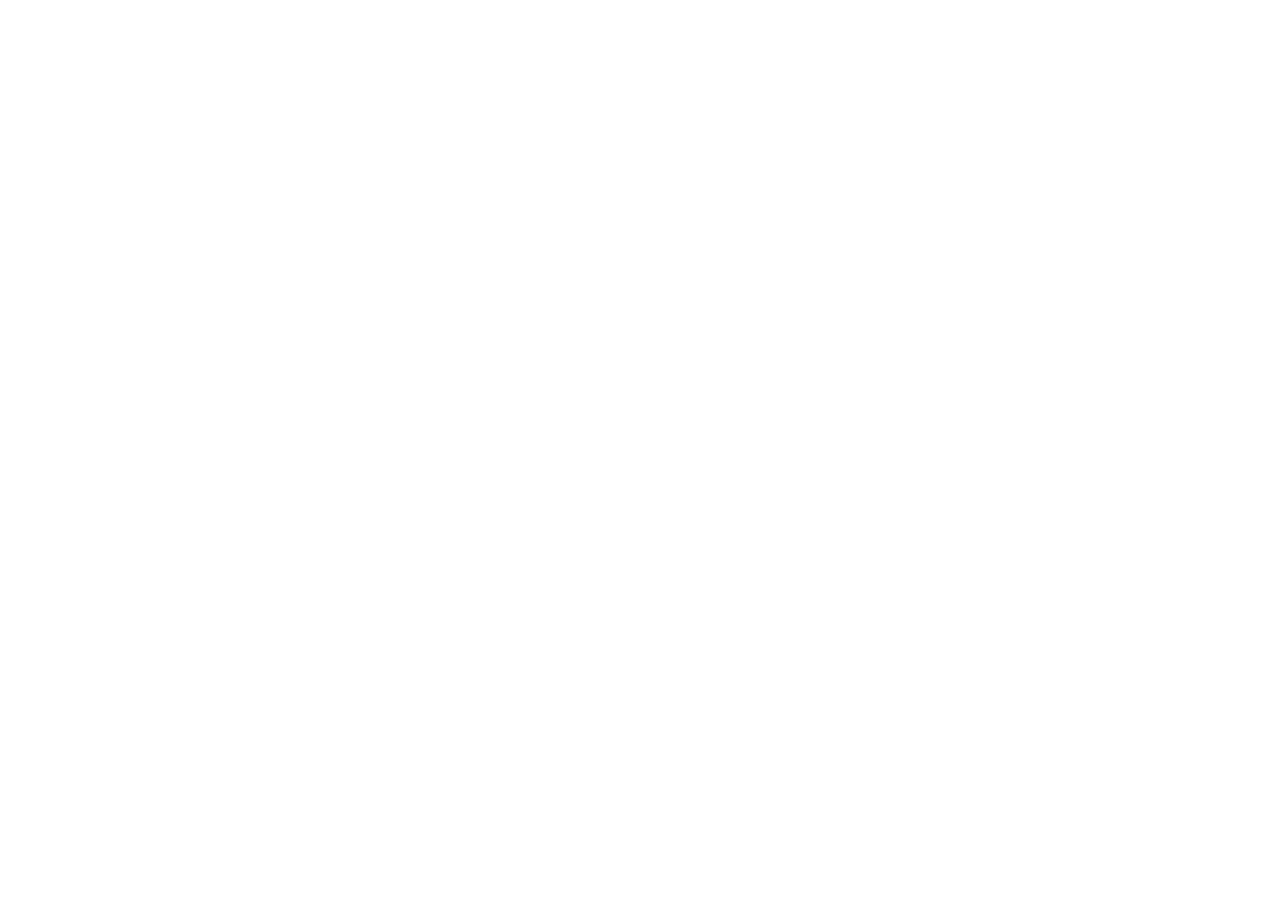
==== index.html @ 80e681fd "Add website homepage" ====
<!DOCTYPE html>
<html lang="fa" dir="rtl" class="" data-site-mode="editable" data-page="home"><head>
<meta charset="utf-8">
<meta name="viewport" content="width=device-width, initial-scale=1, viewport-fit=cover">
<title>نام شرکت شما</title>
<meta name="description" content="وب‌سایت شرکت فنی و مهندسی — طراحی، تأمین و اجرای زیرساخت‌های برق و انرژی">
<meta http-equiv="Content-Security-Policy" content="default-src 'self' data: blob:; script-src 'self' file: 'unsafe-inline'; style-src 'self' file: 'unsafe-inline'; img-src * data: blob:; media-src * data: blob:; frame-src https://www.youtube.com https://www.aparat.com; connect-src 'none'; object-src 'none'; base-uri 'self'; form-action 'none'">
<meta name="theme-color" content="#0A1220">
<link rel="icon" id="site-favicon" type="image/svg+xml" href="data:image/svg+xml,%3Csvg%20xmlns%3D%22http%3A%2F%2Fwww.w3.org%2F2000%2Fsvg%22%20viewBox%3D%220%200%2024%2024%22%3E%3Ccircle%20cx%3D%2212%22%20cy%3D%2212%22%20r%3D%2212%22%20fill%3D%22%2312305B%22%2F%3E%3Cpath%20transform%3D%22translate(5.2%205.2)%20scale(.57)%22%20d%3D%22M13%202%203%2014h9l-1%208%2010-12h-9l1-8z%22%20fill%3D%22none%22%20stroke%3D%22%23fff%22%20stroke-width%3D%222%22%20stroke-linecap%3D%22round%22%20stroke-linejoin%3D%22round%22%2F%3E%3C%2Fsvg%3E">
<script>(function(){try{if(localStorage.getItem('site_theme')==='dark')document.documentElement.classList.add('dark')}catch(e){}})();</script>
<link rel="stylesheet" href="site.css">
<style id="scheme-vars" data-export="1"></style>
<script>/* colour theme: paint the last saved scheme before the first frame (an exported file already carries it) */(function(){try{var s=document.getElementById('scheme-vars');if(s&&!s.hasAttribute('data-export')&&!s.textContent)s.textContent=localStorage.getItem('site_scheme_css')||''}catch(e){}})();</script>
<script src="site-data.js"></script>
<script>/* first paint: no saved visitor choice -> follow the site default (dark / system) before anything is drawn, so there is no white flash */(function(){try{var r=document.documentElement,p=localStorage.getItem('site_theme');if(p==='dark'||p==='light')return;var dd=null;if(r.getAttribute('data-site-mode')!=='public')dd=localStorage.getItem('site_dark_default');if(!dd){if(window.__SITE_DATA__)dd=(window.__SITE_DATA__.theme||{}).darkDefault}if(dd==='dark'||(dd==='system'&&matchMedia('(prefers-color-scheme: dark)').matches))r.classList.add('dark')}catch(e){}})();</script>
</head>
<body class="">
<div class="nl" aria-hidden="true"><i></i></div>
<script src="nav-loader.js"></script>
<div id="app"></div>
<div class="spbar" aria-hidden="true"><i></i></div>
<script src="site.js"></script>
<script src="admin.js"></script>
</body></html>
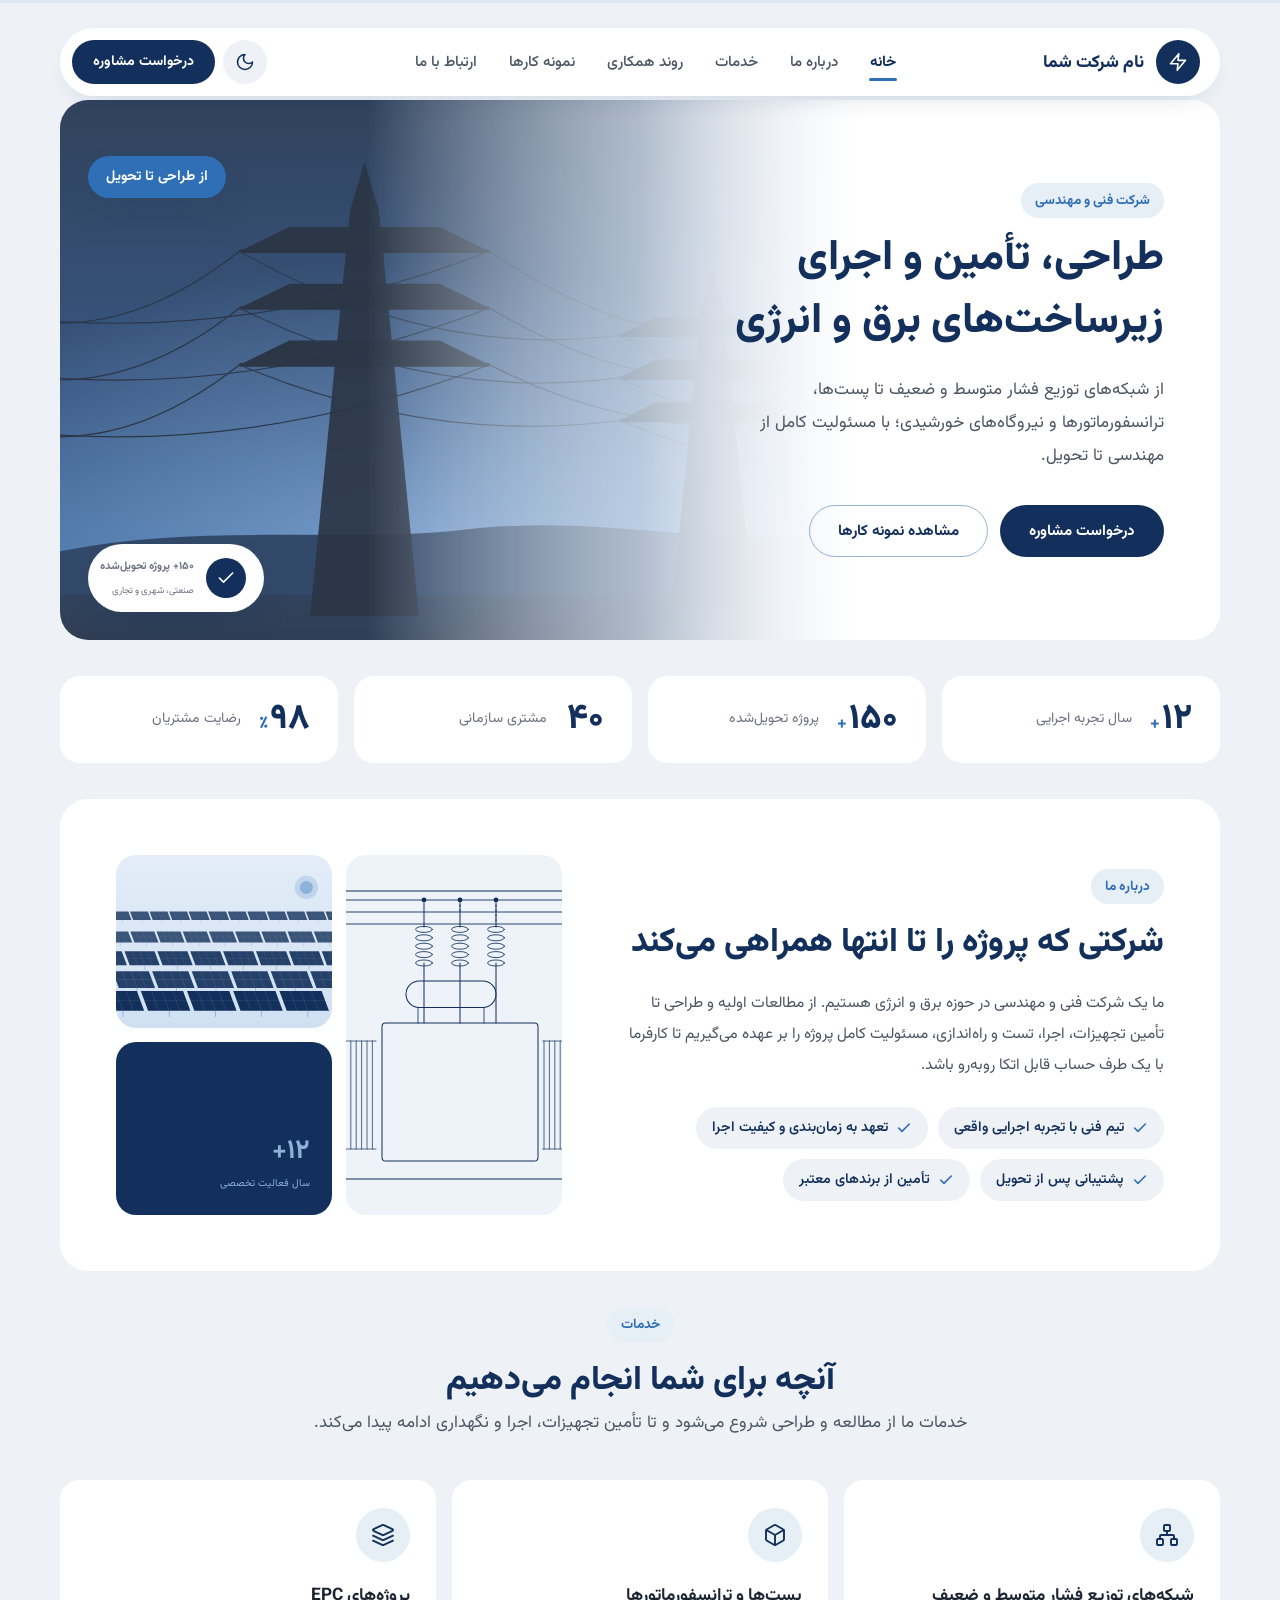
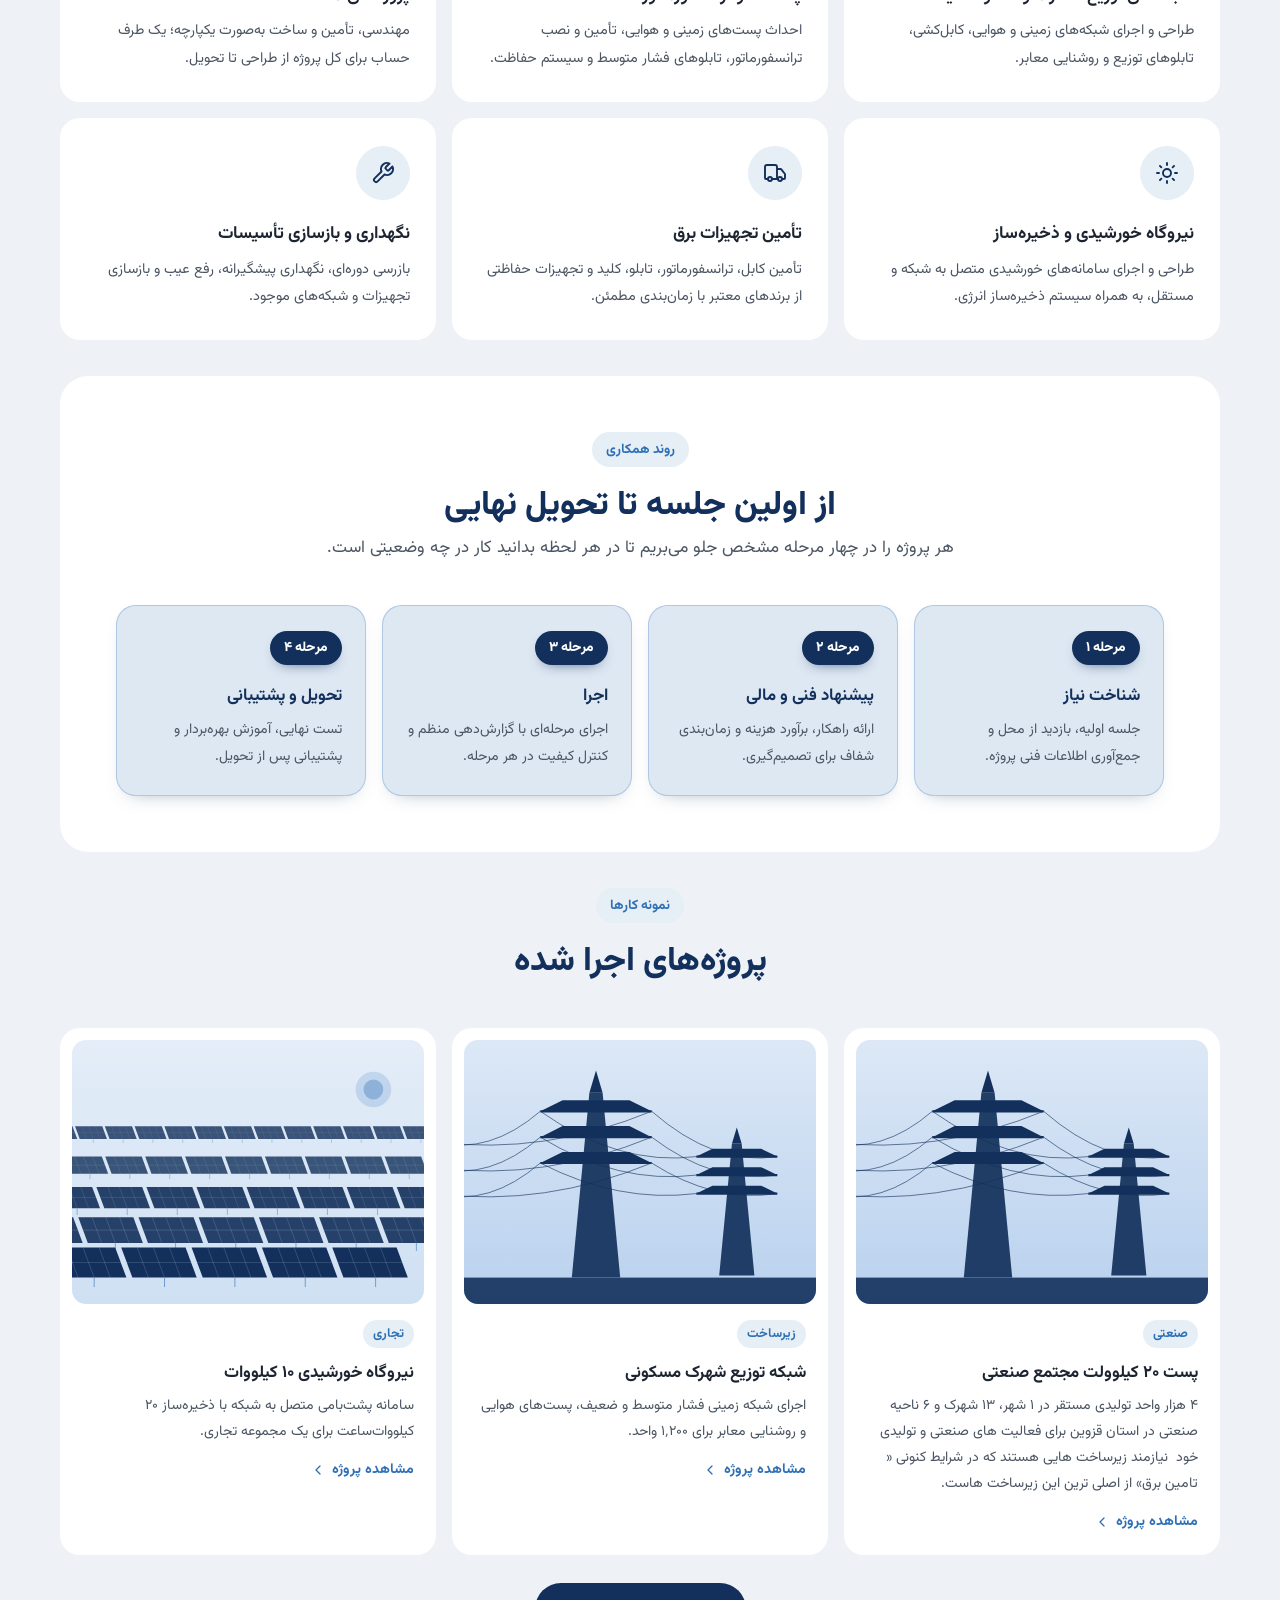
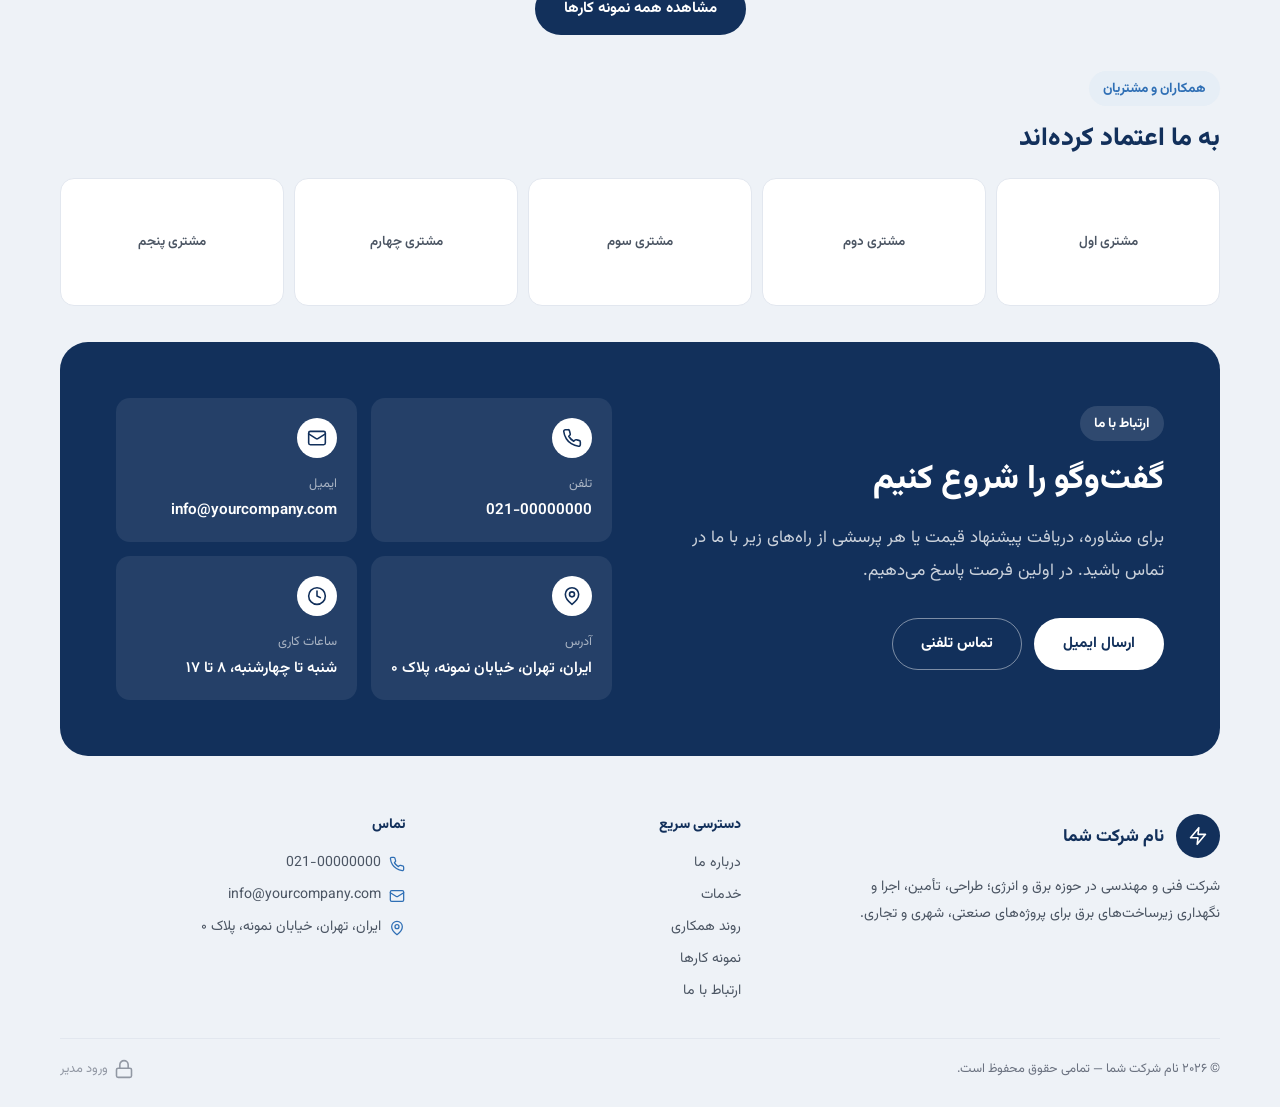
==== commit ab3e45ec: "Add files via upload" ====
--- a/index.html
+++ b/index.html
@@ -21,4 +21,4 @@
 <div class="spbar" aria-hidden="true"><i></i></div>
 <script src="site.js"></script>
 <script src="admin.js"></script>
-</body></html>+</body></html>
--- a/site.css
+++ b/site.css
@@ -0,0 +1,979 @@
+@font-face{font-family:"Vazirmatn";src:url([data-uri]) format("woff2");font-weight:100 900;font-display:swap}.gm-bad{position:relative;min-height:120px}.gm-bad::after{content:'این تصویر خراب است؛ آن را حذف و دوباره بارگذاری کنید.';position:absolute;inset:0;display:flex;align-items:center;justify-content:center;padding:16px;text-align:center;font-size:.9em;color:#fff;background:rgba(0,0,0,.55)}
+
+/* ============================================================
+   Tokens — values from the theme panel arrive on :root as
+   --p (primary) --a (accent) --tx (text) --fs (font scale) --rs (radius scale)
+   ============================================================ */
+:root{
+  --p:#12305B; --a:#2F6FB5; --tx:#4B5563; --on-accent:#fff; --fs:1; --rs:1;
+  --navy:var(--p); --blue:var(--a);
+  --navy-900:color-mix(in srgb,var(--p) 78%,#000);
+  --blue-100:color-mix(in srgb,var(--a) 12%,#fff);
+  --blue-200:color-mix(in srgb,var(--a) 26%,#fff);
+  --sky:color-mix(in srgb,var(--a) 55%,#fff);
+  --heading:var(--p);
+  --ink:#1B2430; --text:var(--tx); --muted:#6B7280; --line:#E2E7EF; --page:#EEF2F7; --paper:#fff; --card:#fff; --soft:#EEF2F7;
+  --panel-navy:var(--p); --on-navy:#fff; --on-navy-soft:rgba(255,255,255,.78); --navy-cell:rgba(255,255,255,.08);
+  --btn-navy-bg:var(--p); --btn-navy-fg:#fff;
+  --r-xl:calc(28px*var(--rs)); --r-lg:calc(20px*var(--rs)); --r:calc(14px*var(--rs)); --r-sm:calc(10px*var(--rs));
+  --wrap:1200px; --shadow:0 10px 30px -18px rgba(18,48,91,.3);
+  --ease:cubic-bezier(.2,.7,.2,1);
+  --spbar-h:3px;
+}
+html.dark{
+  --heading:#EAF0F8; --ink:#E6EBF3; --text:#B7C2D3; --muted:#8F9DB3; --line:#24344F; --page:#0A1220; --paper:#111E33; --card:#111E33; --soft:#182845;
+  --blue-100:rgba(143,184,232,.14); --blue-200:rgba(143,184,232,.26); --sky:#9FC3EE;
+  --panel-navy:#15294A; --on-navy:#fff; --on-navy-soft:rgba(255,255,255,.72); --navy-cell:rgba(255,255,255,.07);
+  --btn-navy-bg:var(--a); --btn-navy-fg:#fff;
+  --shadow:0 10px 30px -18px rgba(0,0,0,.6);
+  color-scheme:dark;
+}
+*{box-sizing:border-box}
+html{-webkit-text-size-adjust:100%;scroll-padding-top:100px}
+#app{display:flow-root}
+html.smooth{scroll-behavior:smooth}
+body{margin:0;background:var(--page);color:var(--ink);font-family:"Vazirmatn",Tahoma,sans-serif;font-size:calc(16px*var(--fs));-webkit-font-smoothing:antialiased;overflow-x:clip;transition:background-color .3s,color .3s}
+body.font-system{font-family:system-ui,"Segoe UI",Tahoma,sans-serif}
+body.font-custom{font-family:var(--ufont),"Vazirmatn",Tahoma,sans-serif}
+img,video{display:block;max-width:100%}
+a{color:inherit;text-decoration:none}
+button{font:inherit;color:inherit;background:none;border:0;padding:0;cursor:pointer}
+input,textarea,select{font:inherit}
+h1,h2,h3,p,ul{margin:0}
+ul{padding:0;list-style:none}
+:focus-visible{outline:2px solid var(--blue);outline-offset:3px;border-radius:6px}
+::selection{background:var(--blue);color:var(--on-accent)}
+.wrap{max-width:var(--wrap);margin-inline:auto;padding-inline:20px}
+.sec{padding-block:18px}
+.hidden{display:none!important}
+.panel{background:var(--card);border-radius:var(--r-xl);padding:56px;transition:background-color .3s}
+.panel.navy{background:var(--panel-navy);color:var(--on-navy)}
+.h1{font-size:2.6em;line-height:1.45;font-weight:800;color:var(--heading)}
+.h2{font-size:2.1em;line-height:1.5;font-weight:800;color:var(--heading)}
+.navy .h1,.navy .h2{color:#fff}
+.center{text-align:center}
+.center .lead{margin-inline:auto}
+.pill{display:inline-flex;align-items:center;gap:8px;font-size:.85em;font-weight:700;color:var(--blue);background:var(--blue-100);padding:7px 14px;border-radius:999px;width:max-content}
+.navy .pill{color:#fff;background:rgba(255,255,255,.12)}
+.lead{font-size:1.06em;line-height:1.95;color:var(--text);max-width:40em}
+.navy .lead{color:var(--on-navy-soft)}
+.body{font-size:.97em;line-height:2;color:var(--text)}
+.muted{color:var(--muted)}
+.btn{display:inline-flex;align-items:center;justify-content:center;gap:8px;height:52px;padding:0 28px;border-radius:999px;font-size:.94em;font-weight:700;border:1px solid transparent;white-space:nowrap;transition:transform .2s var(--ease),background-color .2s,color .2s,border-color .2s;cursor:pointer}
+.btn-navy{background:var(--btn-navy-bg);color:var(--btn-navy-fg)}
+.btn-white{background:#fff;color:var(--p)}
+.btn-soft{background:var(--blue-100);color:var(--heading)}
+.btn-line-w{border-color:rgba(255,255,255,.45);color:#fff}
+.btn.sm{height:44px;padding:0 20px;font-size:.88em}
+.btn .ic{width:18px;height:18px}
+.ic{width:20px;height:20px;stroke:currentColor;fill:none;stroke-width:1.9;stroke-linecap:round;stroke-linejoin:round;flex:none}
+.cat{display:inline-flex;align-items:center;width:max-content;align-self:flex-start;font-size:.8em;font-weight:700;color:var(--blue);background:var(--blue-100);padding:4px 10px;border-radius:999px}
+.imgph{display:flex;align-items:center;justify-content:center;gap:8px;background:var(--soft);color:var(--muted);font-size:.85em;background-image:repeating-linear-gradient(135deg,transparent 0 10px,rgba(0,0,0,.03) 10px 11px)}
+.imgph .ic{width:22px;height:22px;opacity:.6}
+
+/* ---------- reveal motion ---------- */
+.anim .rv{opacity:0;transform:translateY(14px);transition:opacity .7s var(--ease),transform .7s var(--ease)}
+.anim .rv.in{opacity:1;transform:none}
+@media (prefers-reduced-motion:reduce){.anim .rv{opacity:1;transform:none;transition:none}}
+
+/* ---------- header ---------- */
+.header{position:sticky;top:calc(env(safe-area-inset-top,0px) - 14px + var(--spbar-h));z-index:40;padding-top:14px;margin-top:14px;margin-bottom:-14px}
+.header .bar{background:var(--card);border-radius:999px;height:68px;display:flex;align-items:center;justify-content:space-between;padding:0 12px;box-shadow:var(--shadow);gap:12px;transition:background-color .3s}
+.brand{display:flex;align-items:center;gap:12px;font-weight:800;font-size:1.08em;color:var(--heading);padding-inline-start:8px;min-width:0}
+.brand span.t{white-space:nowrap;overflow:hidden;text-overflow:ellipsis}
+.mark{width:44px;height:44px;border-radius:50%;background:var(--p);display:grid;place-items:center;color:#fff;flex:none;overflow:hidden}
+.mark img{width:100%;height:100%;object-fit:cover}
+.nav{display:flex;gap:2px}
+.nav a{padding:10px 15px;font-size:.94em;font-weight:500;color:var(--text);border-radius:999px;transition:background-color .2s,color .2s;white-space:nowrap}
+.nav a.on{color:var(--heading);background:var(--blue-100);font-weight:700}
+.hdr-end{display:flex;align-items:center;gap:8px}
+.tt{width:44px;height:44px;border-radius:50%;display:grid;place-items:center;color:var(--heading);background:var(--soft);transition:background-color .2s}
+.tt .ic{width:20px;height:20px}
+html.dark .tt .moon,html:not(.dark) .tt .sun{display:none}
+.burger{display:none;width:44px;height:44px;border-radius:50%;place-items:center;color:var(--heading);background:var(--soft)}
+.mnav{display:none}
+.mnav.open{display:block;background:var(--card);border-radius:var(--r-lg);margin-top:10px;padding:10px;box-shadow:var(--shadow)}
+.mnav a{display:block;padding:13px 16px;border-radius:var(--r-sm);font-weight:600;color:var(--ink)}
+.mnav a.on{background:var(--blue-100);color:var(--heading)}
+.mnav .btn{width:100%;margin-top:8px}
+
+/* ---------- hero (panoramic, immersive) ----------
+   Image opacity  : --hero-img-o  (0-1, written by applyTheme from theme.heroImgOpacity; applies to the image layer ONLY)
+   Image -> text blend: --hero-bg / --hero-dir + the ::after overlay and the mask on the image (independent of the opacity above) */
+.panel.hero{
+  --hero-bg:var(--card);
+  --hero-dir:to right;
+  /* fade geometry: written by applyTheme from theme.heroFadePos / heroFadeHard (h* = side-by-side layout, v* = stacked layout) */
+  --f0:var(--hero-h0,26.5%);--fm:var(--hero-hm,42.5%);--f1:var(--hero-h1,69%);
+  --hero-haze:color-mix(in srgb,var(--blue) 22%,var(--hero-bg)); /* tone the image dissolves through (keeps the blend blue, not grey) */
+  position:relative;isolation:isolate;overflow:hidden;
+  display:grid;grid-template-columns:minmax(0,.92fr) minmax(0,1.08fr);align-items:center;
+  min-height:540px;padding:0;background:var(--hero-bg);
+}
+html.dark .panel.hero{--hero-bg:color-mix(in srgb,var(--card) 72%,#050B16);--hero-haze:color-mix(in srgb,var(--blue) 10%,var(--hero-bg))}
+html.dark .chip{background:var(--soft);box-shadow:0 0 0 1px var(--line),0 18px 40px -18px rgba(0,0,0,.7)}
+.hero-body{position:relative;z-index:2;padding:72px 56px 72px 24px}
+.hero h1{font-size:clamp(2.05em,3.3vw,2.9em);line-height:1.5;font-weight:800;color:var(--heading);margin-top:10px}
+.hero .lead{margin-top:20px;max-width:30em}
+.hero .small{margin-top:10px;font-size:.92em;color:var(--muted);max-width:36em;line-height:1.9}
+.hero-cta{display:flex;gap:12px;margin-top:32px;flex-wrap:wrap}
+.hero .btn-soft{background:transparent;border-color:color-mix(in srgb,var(--blue) 50%,transparent);color:var(--heading)}
+.hero-visual{position:absolute;inset:0;z-index:0}
+.hero-visual .himg,.hero-visual .imgph{
+  position:absolute;inset:0;width:100%;height:100%;aspect-ratio:auto;border-radius:0;object-fit:cover;object-position:left center;
+  opacity:var(--hero-img-o,.85);
+  -webkit-mask-image:linear-gradient(var(--hero-dir),#000 0,#000 var(--f0),rgba(0,0,0,.6) var(--fm),transparent var(--f1));
+          mask-image:linear-gradient(var(--hero-dir),#000 0,#000 var(--f0),rgba(0,0,0,.6) var(--fm),transparent var(--f1));
+}
+html.dark .hero-visual .himg{filter:brightness(.92) saturate(.92)}
+.hero-visual::after{content:"";position:absolute;inset:0;z-index:1;pointer-events:none;
+  background:linear-gradient(var(--hero-dir),transparent 0,transparent var(--f0),color-mix(in srgb,var(--hero-haze) 55%,transparent) var(--fm),var(--hero-bg) var(--f1))}
+.chip{position:absolute;left:28px;bottom:28px;z-index:3;max-width:calc(100% - 56px);background:var(--card);border-radius:999px;padding:10px 18px 10px 12px;display:flex;align-items:center;gap:12px;box-shadow:0 18px 40px -18px color-mix(in srgb,var(--p) 40%,transparent)}
+.chip i{width:40px;height:40px;border-radius:50%;background:var(--p);color:#fff;display:grid;place-items:center;flex:none}
+html.dark .chip i{background:var(--a);color:var(--on-accent)}
+.chip b{display:block;font-size:.9em;color:var(--ink)}
+.chip span{font-size:.76em;color:var(--muted)}
+.chip2{position:absolute;left:28px;top:56px;z-index:3;background:var(--blue);color:var(--on-accent);border-radius:999px;padding:10px 18px;font-size:.88em;font-weight:700;box-shadow:0 18px 40px -18px color-mix(in srgb,var(--p) 50%,transparent)}
+
+/* ---------- stats ---------- */
+.stats{display:grid;grid-template-columns:repeat(4,1fr);gap:16px}
+.stat{background:var(--card);border-radius:var(--r-lg);padding:26px 28px;display:flex;align-items:center;gap:18px;position:relative;transition:background-color .3s}
+.stat .n{font-size:2.2em;font-weight:800;color:var(--heading);line-height:1;display:flex;align-items:baseline;gap:2px}
+.stat .n small{font-size:.5em;color:var(--blue)}
+.stat .l{font-size:.88em;color:var(--muted);line-height:1.6}
+
+/* ---------- about ---------- */
+.about{display:grid;grid-template-columns:1.1fr .9fr;gap:56px;align-items:center}
+.about .body{margin-top:20px;max-width:36em}
+.tags{display:flex;flex-wrap:wrap;gap:10px;margin-top:26px}
+.tag{display:inline-flex;align-items:center;gap:8px;padding:10px 16px;border-radius:999px;background:var(--soft);font-size:.88em;font-weight:600;color:var(--heading);position:relative}
+.tag .ic{width:16px;height:16px;color:var(--blue);stroke-width:2.4}
+/* about highlights: slight lift; the border draw comes from the shared card-frame system */
+.about .tag{transition:transform .35s var(--ease)}
+.about .tag:focus-visible{outline:none;transform:translateY(-3px)}
+@media (prefers-reduced-motion:reduce){.about .tag{transition:none}.about .tag:hover,.about .tag:focus-visible{transform:none!important}}
+.about-visual{display:grid;grid-template-columns:1fr 1fr;grid-template-rows:1fr 1fr;gap:14px}
+.about-visual .av{position:relative;border-radius:var(--r-lg);overflow:hidden;min-height:150px}
+.about-visual .av img{width:100%;height:100%;object-fit:cover;position:absolute;inset:0}
+.about-visual .av .imgph{position:absolute;inset:0}
+.about-visual .big{grid-row:1/3;min-height:360px}
+.about-visual .card{background:var(--panel-navy);color:#fff;border-radius:var(--r-lg);padding:22px;display:flex;flex-direction:column;justify-content:flex-end;position:relative} /* position:relative = the animated frame (::after, inset:0) must be anchored to THIS card, not to the whole about panel */
+.about-visual .card b{font-size:2.1em;line-height:1}
+.about-visual .card span{font-size:.8em;color:var(--sky);margin-top:6px}
+
+/* ---------- services ---------- */
+.grid3{display:grid;grid-template-columns:repeat(3,1fr);gap:16px;margin-top:40px}
+.svc{background:var(--card);border-radius:var(--r-lg);padding:28px 26px 30px;position:relative;transition:transform .25s var(--ease),background-color .3s}
+.tile{width:54px;height:54px;border-radius:50%;background:var(--blue-100);color:var(--heading);display:grid;place-items:center;overflow:hidden}
+.tile .ic{width:24px;height:24px}
+.tile img{width:28px;height:28px;object-fit:contain}
+.svc h3{font-size:1.08em;line-height:1.6;font-weight:700;margin-top:20px}
+.svc p{font-size:.9em;line-height:1.9;color:var(--text);margin-top:8px}
+
+/* ---------- process ---------- */
+.track{display:grid;grid-template-columns:repeat(4,1fr);gap:16px;margin-top:40px}
+.tstep{background:var(--navy-cell);border-radius:var(--r-lg);padding:26px 24px;position:relative}
+.tstep .no{display:inline-flex;align-items:center;justify-content:center;height:34px;padding:0 14px;border-radius:999px;background:#fff;color:var(--p);font-weight:800;font-size:.86em}
+.tstep h3{font-size:1.05em;font-weight:700;margin-top:18px}
+.tstep p{font-size:.88em;line-height:1.9;color:var(--on-navy-soft);margin-top:8px}
+
+/* ---------- portfolio cards (home) ---------- */
+.pf{background:var(--card);border-radius:var(--r-lg);padding:12px 12px 22px;position:relative;transition:transform .25s var(--ease),background-color .3s;display:flex;flex-direction:column}
+.pf .thumb{position:relative;aspect-ratio:4/3;border-radius:var(--r);overflow:hidden}
+.pf .thumb img{width:100%;height:100%;object-fit:cover;transition:transform .6s var(--ease)}
+.pf .thumb .imgph{position:absolute;inset:0}
+.pf .in{padding:16px 10px 0;display:flex;flex-direction:column;flex:1}
+.pf h3{font-size:1.05em;line-height:1.6;font-weight:700;margin-top:12px}
+.pf p{font-size:.88em;line-height:1.85;color:var(--text);margin-top:6px}
+.pf .more{display:inline-flex;align-items:center;gap:6px;margin-top:14px;font-size:.88em;font-weight:700;color:var(--blue)}
+.pf .more .ic{width:16px;height:16px}
+
+/* ---------- clients ---------- */
+.clients{background:var(--card);border-radius:var(--r-lg);padding:28px 40px;display:flex;align-items:center;justify-content:space-between;gap:24px;flex-wrap:wrap;transition:background-color .3s}
+.clients .t{font-size:.88em;font-weight:700;color:var(--muted)}
+.logos{display:flex;gap:36px;flex-wrap:wrap;align-items:center}
+.logo{display:flex;align-items:center;gap:10px;font-weight:700;color:#9AA3B2;font-size:.98em;position:relative}
+.logo i{width:30px;height:30px;border-radius:50%;background:var(--soft);display:grid;place-items:center;overflow:hidden;flex:none}
+.logo img{max-height:44px;max-width:150px;object-fit:contain;filter:grayscale(1);opacity:.8;transition:filter .25s,opacity .25s}
+.logo:hover img{filter:none;opacity:1}
+
+/* ---------- contact ---------- */
+.contact{display:grid;grid-template-columns:1fr 1fr;gap:56px;align-items:center}
+.contact .lead{margin-top:16px}
+.c-actions{display:flex;gap:12px;margin-top:30px;flex-wrap:wrap}
+.c-grid{display:grid;grid-template-columns:1fr 1fr;gap:14px}
+.c-cell{transition:transform .2s ease,background-color .25s;background:var(--navy-cell);border-radius:var(--r);padding:20px;position:relative;color:#fff}
+.c-cell .ico{width:40px;height:40px;border-radius:50%;background:#fff;color:var(--p);display:grid;place-items:center;overflow:hidden}
+.c-cell .ico img{width:22px;height:22px;object-fit:contain}
+.c-cell .lbl{font-size:.8em;color:rgba(255,255,255,.6);margin-top:16px}
+.c-cell .val{font-size:.95em;font-weight:600;margin-top:4px;word-break:break-word}
+.social{display:flex;flex-wrap:wrap;gap:10px;margin-top:22px}
+.social a,.social .soc{width:46px;height:46px;border-radius:50%;display:inline-flex;align-items:center;justify-content:center;border:1px solid rgba(255,255,255,.35);color:#fff;transition:background-color .2s;position:relative}
+.social img{width:22px;height:22px;object-fit:contain}
+
+/* ---------- footer ---------- */
+.footer{padding:40px 0 28px}
+.f-grid{display:grid;grid-template-columns:1.5fr 1fr 1.2fr;gap:48px}
+.f-note{margin-top:16px;font-size:.88em;line-height:1.95;color:var(--text);max-width:26em}
+.f-title{font-size:.88em;font-weight:800;color:var(--heading);margin-bottom:16px}
+.f-links{display:grid;gap:10px;font-size:.88em;color:var(--text)}
+.f-links li{display:flex;align-items:flex-start;gap:8px}
+.f-links .ic{width:16px;height:16px;color:var(--blue);margin-top:4px}
+.f-bottom{margin-top:36px;padding-top:20px;border-top:1px solid var(--line);display:flex;justify-content:space-between;gap:12px;flex-wrap:wrap;font-size:.8em;color:var(--muted)}
+.f-bottom button{display:inline-flex;align-items:center;gap:6px;opacity:.7}
+.to-top{position:fixed;bottom:22px;right:22px;z-index:30;width:46px;height:46px;border-radius:50%;background:var(--card);color:var(--heading);box-shadow:var(--shadow);display:grid;place-items:center;opacity:0;pointer-events:none;transition:opacity .25s}
+.to-top.show{opacity:1;pointer-events:auto}
+body.admin-open .to-top{bottom:90px}
+
+/* ---------- inner pages ---------- */
+.crumbs{display:flex;align-items:center;gap:8px;font-size:.8em;color:var(--muted);margin-bottom:18px;flex-wrap:wrap}
+.crumbs .cur{color:var(--heading);font-weight:600}
+.crumbs .ic{width:14px;height:14px;opacity:.6}
+.ph{padding-bottom:40px}
+.ph-row{display:flex;align-items:flex-end;justify-content:space-between;gap:32px;flex-wrap:wrap}
+.filters{display:flex;flex-wrap:wrap;gap:8px;margin-top:28px}
+.filter{cursor:pointer;height:42px;padding:0 18px;border-radius:999px;background:var(--soft);color:var(--text);font-size:.88em;font-weight:600;display:inline-flex;align-items:center;gap:8px;transition:background-color .2s,color .2s}
+.filter.on{background:var(--p);color:#fff}
+.filter small{font-size:.86em;opacity:.7}
+.rows{display:grid;gap:16px}
+.row{background:var(--card);border-radius:var(--r-xl);padding:16px;display:grid;grid-template-columns:1fr 1fr;gap:36px;align-items:center;position:relative;transition:background-color .3s}
+.row .rimg{position:relative;aspect-ratio:16/10;border-radius:var(--r-lg);overflow:hidden}
+.row .rimg img{width:100%;height:100%;object-fit:cover;position:absolute;inset:0}
+.row .rimg .imgph{position:absolute;inset:0}
+.row .in{padding:12px 12px 12px 4px;display:flex;flex-direction:column;align-items:flex-start}
+.row h3{font-size:1.5em;line-height:1.5;font-weight:800;color:var(--heading);margin-top:12px}
+.row p{font-size:.94em;line-height:1.95;color:var(--text);margin-top:10px;max-width:34em}
+.kv{display:flex;flex-wrap:wrap;gap:8px;margin-top:18px}
+.kv span{display:inline-flex;gap:6px;padding:8px 14px;border-radius:999px;background:var(--soft);font-size:.82em;color:var(--text);position:relative;align-items:center}
+.kv span b{color:var(--ink);font-weight:700}
+.row .btn{margin-top:22px}
+.more-row{display:flex;justify-content:center;margin-top:24px}
+.empty{padding:56px 0;text-align:center;color:var(--muted)}
+/* project page */
+.cover{position:relative;border-radius:var(--r-xl);overflow:hidden;background:var(--card);padding:12px}
+.cover .cimg{position:relative;aspect-ratio:21/9;border-radius:var(--r-lg);overflow:hidden}
+.cover .cimg img{width:100%;height:100%;object-fit:cover;position:absolute;inset:0}
+.cover .cimg .imgph{position:absolute;inset:0}
+.two{display:grid;grid-template-columns:1.2fr .8fr;gap:16px;align-items:start}
+.panel.txt{padding:40px 44px}
+.panel.txt h2{font-size:1.25em;font-weight:800;color:var(--heading)}
+.panel.txt .body{margin-top:14px;white-space:pre-line}
+.ml{white-space:pre-line}
+.facts{background:var(--card);border-radius:var(--r-xl);padding:28px 30px;transition:background-color .3s}
+.facts h2{font-size:1.05em;font-weight:800;color:var(--heading);margin-bottom:8px}
+.fr{display:flex;justify-content:space-between;gap:16px;padding:14px 0;border-bottom:1px solid var(--line);font-size:.9em;position:relative;align-items:center}
+.fr:last-of-type{border:0}
+.fr span{color:var(--muted)}
+.fr b{color:var(--ink);font-weight:700;text-align:left}
+.facts .btn{width:100%;margin-top:18px}
+.gal-head{display:flex;align-items:center;justify-content:space-between;margin:8px 4px 14px;gap:12px;flex-wrap:wrap}
+.gal-head h2{font-size:1.25em;font-weight:800;color:var(--heading)}
+.gal-head span{font-size:.85em;color:var(--muted)}
+.gal{display:grid;grid-template-columns:repeat(3,1fr);gap:12px}
+.gi{position:relative;border-radius:var(--r-lg);overflow:hidden;background:var(--card);padding:8px;transition:background-color .3s}
+.gi .gm{position:relative;aspect-ratio:4/3;border-radius:var(--r);overflow:hidden;background:#000}
+.gi .gm img,.gi .gm video,.gi .gm iframe{width:100%;height:100%;object-fit:cover;position:absolute;inset:0;border:0}
+.gi.wide{grid-column:span 2}.gi.wide .gm{aspect-ratio:8/3}
+.gi .gm.lb{cursor:zoom-in}
+.pager{display:grid;grid-template-columns:1fr 1fr;gap:16px}
+.pg{background:var(--card);border-radius:var(--r-lg);padding:22px 26px;display:flex;align-items:center;justify-content:space-between;gap:16px;transition:background-color .3s}
+.pg span{display:block;font-size:.8em;color:var(--muted)}
+.pg b{display:block;font-size:1em;color:var(--heading);margin-top:4px}
+.pg .ico{width:44px;height:44px;border-radius:50%;background:var(--blue-100);color:var(--heading);display:grid;place-items:center;flex:none}
+.pg.next{text-align:left}
+.pg.blank{opacity:.5}
+.pg{position:relative;transition:transform .2s ease,background-color .3s,box-shadow .2s}.pg .ico{transition:background-color .2s,color .2s}
+.gi{transition:transform .2s ease,background-color .3s,box-shadow .2s}.gi .gm img,.gi .gm video{transition:transform .4s var(--ease,ease)}
+.cover .cimg img{transition:transform .5s var(--ease,ease)}
+.cta{display:flex;align-items:center;justify-content:space-between;gap:24px;padding:36px 48px;flex-wrap:wrap}
+.cta p{color:var(--on-navy-soft);margin-top:8px;font-size:.94em}
+/* lightbox */
+.lightbox{position:fixed;inset:0;z-index:90;background:rgba(5,10,20,.92);display:flex;align-items:center;justify-content:center;padding:24px}
+.lightbox img,.lightbox video{max-width:min(1200px,96vw);max-height:90vh;border-radius:12px;object-fit:contain}
+.lightbox .x{position:absolute;top:18px;left:18px;width:44px;height:44px;border-radius:50%;background:rgba(255,255,255,.14);color:#fff;display:grid;place-items:center}
+.lightbox{touch-action:pan-y pinch-zoom}
+.lightbox .lb-nav{position:absolute;top:50%;transform:translateY(-50%);width:48px;height:48px;border-radius:50%;background:rgba(255,255,255,.16);color:#fff;display:grid;place-items:center;cursor:pointer;backdrop-filter:blur(6px);box-shadow:0 0 0 1px rgba(0,0,0,.28);transition:background-color .2s}
+.lightbox .lb-nav .ic{width:22px;height:22px}
+.lightbox .lb-prev{right:16px}
+.lightbox .lb-next{left:16px}
+.lightbox .lb-count{position:absolute;top:26px;left:50%;transform:translateX(-50%);padding:6px 14px;border-radius:999px;background:rgba(255,255,255,.14);color:#fff;font-size:.85em;backdrop-filter:blur(6px);pointer-events:none;white-space:nowrap}
+.lightbox .lb-nav[hidden],.lightbox .lb-count[hidden],.lightbox .lb-dl[hidden]{display:none}
+.lightbox .lb-nav:focus-visible{outline:2px solid var(--blue);outline-offset:3px}
+@media (max-width:640px){.lightbox .lb-nav{width:44px;height:44px}.lightbox .lb-prev{right:8px}.lightbox .lb-next{left:8px}}
+
+/* ============================================================
+   Admin UI
+   ============================================================ */
+.admin-bar{--abs:1;position:fixed;bottom:18px;left:50%;transform:translateX(-50%) scale(var(--abs));transform-origin:50% 100%;z-index:70;display:flex;gap:2px;background:#0F172A;color:#fff;padding:5px;border-radius:999px;box-shadow:0 18px 40px -12px rgba(0,0,0,.5)}
+.admin-bar.ab-free{left:var(--abx);top:var(--aby);bottom:auto;right:auto;transform:scale(var(--abs));transform-origin:0 0}
+.admin-bar.ab-drag{cursor:grabbing;user-select:none;-webkit-user-select:none}
+.admin-bar.ab-drag *{cursor:grabbing!important}
+.admin-bar button{display:inline-flex;align-items:center;gap:6px;padding:9px 14px;border-radius:999px;font-size:.84em;font-weight:600;white-space:nowrap;color:rgba(255,255,255,.85);transition:background-color .2s,color .2s}
+.admin-bar button:hover{background:rgba(255,255,255,.12);color:#fff}
+.admin-bar button.on{background:#fff;color:#0F172A}
+.admin-bar .ic{width:16px;height:16px}
+.admin-bar .ab-toggle{display:none}
+.admin-bar .ab-grip{cursor:grab;touch-action:none;padding:9px 10px;color:rgba(255,255,255,.55)}
+.admin-bar .ab-grip svg{width:14px;height:16px;display:block}
+.admin-bar .ab-sz{display:inline-flex;align-items:center;gap:0;margin-inline-start:2px;padding-inline-start:4px;border-inline-start:1px solid rgba(255,255,255,.18)}
+.admin-bar .ab-sz button{min-width:34px;justify-content:center;padding:9px 10px;font-size:1.05em;line-height:1}
+.admin-bar .ab-sz button:disabled{opacity:.35;cursor:default;background:none}
+@media (max-width:767px){
+  .admin-bar{left:auto;right:14px;bottom:calc(14px + env(safe-area-inset-bottom,0px));transform:scale(var(--abs));transform-origin:100% 100%;display:block;background:transparent;box-shadow:none;padding:0;border-radius:0}
+  .admin-bar.ab-free{left:var(--abx);top:var(--aby);right:auto;bottom:auto;transform-origin:0 0}
+  .admin-bar .ab-toggle{display:inline-flex;background:#0F172A;height:48px;padding:0 18px;box-shadow:0 18px 40px -12px rgba(0,0,0,.5);touch-action:none;cursor:grab}
+  .admin-bar .ab-items{display:none;position:absolute;right:0;bottom:calc(100% + 8px);flex-direction:column;align-items:stretch;background:#0F172A;padding:8px;border-radius:18px;box-shadow:0 18px 40px -12px rgba(0,0,0,.5);max-height:70vh;overflow-y:auto}
+  .admin-bar.ab-down .ab-items{bottom:auto;top:calc(100% + 8px)}
+  .admin-bar.ab-left .ab-items{right:auto;left:0}
+  .admin-bar.open .ab-items{display:flex}
+  .admin-bar .ab-grip{display:none}
+  .admin-bar .ab-sz{margin:4px 0 0;padding:6px 0 0;border-inline-start:0;border-top:1px solid rgba(255,255,255,.18);justify-content:center}
+}
+.ab-items{display:flex;align-items:center;gap:2px}
+/* editable text */
+.admin-edit [data-edit]{position:relative;cursor:text;outline:1px dashed transparent;outline-offset:4px;border-radius:6px;transition:outline-color .2s;min-width:1ch}
+.admin-edit [data-edit]:hover{outline-color:var(--blue)}
+.admin-edit [data-edit]:focus{outline:2px solid var(--blue);background:color-mix(in srgb,var(--blue) 8%,transparent)}
+.admin-edit .nav a [data-edit],.admin-edit .mnav a [data-edit]{display:inline-block}
+.admin-edit [data-edit]:empty::before{content:attr(data-ph);color:var(--muted);opacity:.6}
+.admin-edit .nav a[data-edit]{cursor:text}
+.tbar{position:fixed;z-index:80;display:flex;gap:4px;align-items:center;background:#0F172A;color:#fff;border-radius:12px;padding:6px;box-shadow:0 14px 44px -10px rgba(0,0,0,.5);font-size:13px}
+.tbar button{width:32px;height:32px;border-radius:8px;display:inline-flex;align-items:center;justify-content:center;color:rgba(255,255,255,.9)}
+.tbar button:hover{background:rgba(255,255,255,.14)}
+.tbar button.w{width:auto;padding:0 10px;font-size:12px;font-weight:600}
+.tbar .ic{width:15px;height:15px}
+.tbar .sw{position:relative;width:32px;height:32px;border-radius:8px;overflow:hidden;display:inline-flex;align-items:center;justify-content:center}
+.tbar .sw input{position:absolute;inset:0;opacity:0;cursor:pointer}
+.tbar .sw i{width:16px;height:16px;border-radius:4px;border:1px solid rgba(255,255,255,.5);background:conic-gradient(#f87171,#fbbf24,#34d399,#60a5fa,#a78bfa,#f87171)}
+.tbar .sep{width:1px;height:22px;background:rgba(255,255,255,.18);margin:0 2px}
+/* ---- text color popover ---- */
+.tbar .cbtn i{width:18px;height:18px;border-radius:50%;border:2px solid rgba(255,255,255,.85);background:var(--c);box-shadow:0 0 0 1px rgba(0,0,0,.35)}
+.tbar .cbtn.on{background:rgba(255,255,255,.14)}
+.tbar .cpop{display:none;position:absolute;top:calc(100% + 8px);left:0;width:248px;background:#0F172A;color:#fff;border-radius:14px;padding:12px;box-shadow:0 14px 44px rgba(2,6,23,.5);text-align:start}
+.tbar .cpop.open{display:block}
+.tbar.up .cpop{top:auto;bottom:calc(100% + 8px)}
+.tbar .cpop h4{margin:0 0 7px;font-size:11px;font-weight:600;color:rgba(255,255,255,.6)}
+.tbar .cpop .crow{display:flex;flex-wrap:wrap;gap:7px;margin-bottom:12px;background:none;padding:0;border:0;box-shadow:none}
+.tbar .cpop button.c{width:24px;height:24px;border-radius:50%;background:var(--c);border:1px solid rgba(255,255,255,.3);padding:0;transition:transform .12s}
+.tbar .cpop button.c:hover{transform:scale(1.15);background:var(--c)}
+.tbar .cpop button.c.on{outline:2px solid #fff;outline-offset:2px}
+.tbar .cpop .hexrow{display:flex;align-items:center;gap:8px;margin-top:2px}
+.tbar .cpop .sw.nat{width:32px;height:32px;border-radius:50%;background:conic-gradient(#f87171,#fbbf24,#34d399,#60a5fa,#a78bfa,#f472b6,#f87171);flex:none}
+.tbar .cpop .sw.nat input{border:0;padding:0}
+.tbar .cpop input.hex{flex:1;min-width:0;height:32px;border-radius:8px;border:1px solid rgba(255,255,255,.22);background:rgba(255,255,255,.07);color:#fff;padding:0 10px;font:600 12.5px ui-monospace,Menlo,Consolas,monospace;text-transform:lowercase}
+.tbar .cpop input.hex:focus{outline:none;border-color:#60a5fa}
+.tbar .cpop input.hex.bad{border-color:#f87171}
+.tbar .cpop button.dflt{width:auto;height:32px;padding:0 10px;font-size:12px;font-weight:600;background:rgba(255,255,255,.1)}
+.tbar .hint{padding:0 8px;font-size:11px;color:rgba(255,255,255,.55);white-space:nowrap}
+/* media controls */
+.medc{position:absolute;z-index:6;top:10px;left:10px;display:flex;gap:4px;flex-wrap:wrap;max-width:calc(100% - 20px)}
+/* ---- colour theme panel ---- */
+.schemefx{position:fixed;z-index:90;left:14px;bottom:84px;width:min(392px,calc(100% - 28px));max-height:min(78vh,700px);display:flex;flex-direction:column;background:var(--card);color:var(--ink);border:1px solid var(--line);border-radius:var(--r-lg);box-shadow:0 20px 60px -10px rgba(0,0,0,.5)}
+.sfx-h{display:flex;align-items:center;justify-content:space-between;gap:10px;padding:14px 16px 8px;font-weight:800;color:var(--heading)}
+.sfx-h button{width:34px;height:34px;border-radius:50%;background:var(--soft);color:var(--heading);display:grid;place-items:center}
+.sfx-b{overflow:auto;padding:0 16px 10px;overscroll-behavior:contain}
+.sfx-status{margin:0 0 10px;font-size:.84em;font-weight:700;color:var(--heading)}
+.sfx-row{display:flex;align-items:center;justify-content:space-between;gap:10px}
+.sfx-t{font-size:.78em;color:var(--muted);margin:14px 0 7px;font-weight:700}
+.sfx-hint,.sfx-note{font-size:.78em;color:var(--muted);line-height:1.8;margin:8px 0 0}
+.sfx-cards{display:grid;grid-template-columns:repeat(2,1fr);gap:8px}
+.scard{display:grid;gap:6px;padding:8px;border:1px solid var(--line);border-radius:var(--r);background:var(--card);text-align:start;position:relative;transition:border-color .15s}
+.scard:hover{border-color:var(--blue)}
+.scard[aria-pressed=true]{border-color:var(--blue);box-shadow:0 0 0 1px var(--blue)}
+.scard[aria-pressed=true]::after{content:"";position:absolute;top:13px;inset-inline-end:13px;width:9px;height:9px;border-radius:50%;background:var(--blue);box-shadow:0 0 0 2px var(--card)}
+.scard.base{border-style:dashed;border-color:var(--blue)}
+.smini{display:flex;align-items:center;gap:5px;height:42px;padding:0 8px;border-radius:8px;background:var(--bg);box-shadow:inset 0 0 0 1px rgba(128,128,128,.28)}
+.smini i{flex:1;height:22px;border-radius:5px;background:var(--sf);box-shadow:0 0 0 1px rgba(128,128,128,.22)}
+.smini b{width:22px;height:12px;border-radius:99px;background:var(--pr)}
+.smini em{width:9px;height:9px;border-radius:50%;background:var(--ac)}
+.sname{font-size:.8em;font-weight:700;color:var(--heading)}
+.sdots{display:flex;gap:4px}
+.sdots u{display:block;width:14px;height:14px;border-radius:50%;box-shadow:0 0 0 1px rgba(128,128,128,.4)}
+.sfx-props{display:grid;grid-template-columns:repeat(3,1fr);gap:6px}
+.sprop{display:flex;align-items:center;gap:6px;padding:7px 8px;border:1px solid var(--line);border-radius:10px;font-size:.76em;font-weight:600;background:var(--card);text-align:start;line-height:1.5}
+.sprop i{width:16px;height:16px;border-radius:50%;flex:none;box-shadow:0 0 0 1px rgba(128,128,128,.4)}
+.sprop[aria-pressed=true]{border-color:var(--blue);box-shadow:0 0 0 1px var(--blue)}
+.sfx-edit{display:flex;gap:10px;align-items:flex-end;margin-top:10px}
+.sfx-edit input[type=color]{-webkit-appearance:none;appearance:none;width:56px;height:46px;border:1px solid var(--line);border-radius:12px;padding:3px;cursor:pointer;background:var(--card);flex:none}
+.sfx-edit input[type=color]::-webkit-color-swatch-wrapper{padding:0}.sfx-edit input[type=color]::-webkit-color-swatch{border:0;border-radius:8px}
+.sfx-hexw{flex:1;display:grid;gap:5px;font-size:.8em;color:var(--text);min-width:0}
+.sfx-hexw input{height:46px;border:1px solid var(--line);border-radius:12px;padding:0 12px;background:var(--card);color:var(--ink);text-align:left;font:600 14px ui-monospace,Menlo,Consolas,monospace;text-transform:lowercase;width:100%}
+.sfx-hexw input:focus{outline:2px solid var(--blue);outline-offset:1px}
+.sfx-hexw input[aria-invalid=true]{border-color:#dc2626}
+.sfx-contrast{font-size:.78em;color:var(--muted);margin:10px 0 2px}.sfx-contrast.bad{color:#dc2626}
+.schemefx .err{color:#dc2626;font-size:.78em;margin:6px 0 0}
+.sfx-f{display:flex;gap:8px;flex-wrap:wrap;padding:12px 16px 14px;border-top:1px solid var(--line)}
+.sfx-f .btn{height:42px;padding:0 16px;font-size:.86em}
+.sfx-f .btn:disabled{opacity:.45;cursor:default}
+.scard:focus-visible,.sprop:focus-visible,.sfx-h button:focus-visible{outline:2px solid var(--blue);outline-offset:2px}
+.sfx-step[hidden]{display:none}
+.sfx-step:not([hidden]){animation:sfxIn .18s ease-out}
+@keyframes sfxIn{from{opacity:0;transform:translateY(6px)}to{opacity:1;transform:none}}
+.sfx-back{display:inline-flex;align-items:center;gap:6px;height:34px;padding:0 14px;border-radius:99px;background:var(--soft);color:var(--heading);font-weight:700;font-size:.8em}
+.sfx-back:focus-visible,.sfx-erow input:focus-visible,.sfx-pick:focus-visible{outline:2px solid var(--blue);outline-offset:2px}
+.sfx-h2{margin:12px 0 0;font-size:1em;color:var(--heading);font-weight:800}.sfx-h2:focus{outline:none}
+.sfx-gen{display:flex;gap:10px;align-items:flex-end;margin-top:10px;flex-wrap:wrap}
+.sfx-gen .btn{height:46px;padding:0 18px;font-size:.86em;flex:none}
+.sfx-pick{-webkit-appearance:none;appearance:none;width:56px;height:46px;border:1px solid var(--line);border-radius:12px;padding:3px;cursor:pointer;background:var(--card);flex:none}
+.sfx-pick::-webkit-color-swatch-wrapper,.sfx-erow input[type=color]::-webkit-color-swatch-wrapper{padding:0}.sfx-pick::-webkit-color-swatch,.sfx-erow input[type=color]::-webkit-color-swatch{border:0;border-radius:8px}
+.sfx-erow{display:grid;grid-template-columns:minmax(0,1fr) 46px 104px;gap:8px;align-items:center;margin-top:10px}
+.sfx-el{display:flex;align-items:center;gap:10px;min-width:0}.sfx-el b{display:block;font-size:.84em;color:var(--heading)}.sfx-el small{display:block;font-size:.72em;color:var(--muted);line-height:1.5}
+.sfx-sw{display:inline-block;width:34px;height:34px;border-radius:10px;box-shadow:0 0 0 1px rgba(128,128,128,.4);flex:none}
+.sfx-erow input[type=color]{-webkit-appearance:none;appearance:none;width:46px;height:42px;border:1px solid var(--line);border-radius:10px;padding:3px;cursor:pointer;background:var(--card)}
+.sfx-erow input[type=text]{height:42px;width:100%;border:1px solid var(--line);border-radius:10px;padding:0 10px;background:var(--card);color:var(--ink);text-align:left;font:600 13px ui-monospace,Menlo,Consolas,monospace;text-transform:lowercase}
+.sfx-erow input[aria-invalid=true],.sfx-gen input[aria-invalid=true]{border-color:#dc2626}
+@media (prefers-reduced-motion:reduce){.sfx-step:not([hidden]){animation:none}}
+@media (max-width:640px){.schemefx{left:0;right:0;bottom:0;width:100%;max-height:64vh;border-radius:var(--r-lg) var(--r-lg) 0 0;padding-bottom:env(safe-area-inset-bottom,0px)}.sfx-f .btn{flex:1 1 30%;padding:0 10px}}
+@media (prefers-reduced-motion:reduce){.scard{transition:none}}
+.herofx{position:fixed;z-index:90;left:50%;bottom:14px;transform:translateX(-50%);width:min(440px,calc(100% - 20px));background:var(--card);color:var(--ink);border-radius:var(--r-lg);padding:14px 18px 16px;box-shadow:0 20px 60px -10px rgba(0,0,0,.5);border:1px solid var(--line)}
+.herofx h4{margin:0 0 4px;font-size:.98em;display:flex;justify-content:space-between;align-items:center;gap:8px}
+.herofx .srow{padding:9px 0}.herofx input[type=range].slider{width:150px}
+.herofx .row2{display:flex;gap:8px;justify-content:flex-end;margin-top:8px}
+.medc button,.ctl button{display:inline-flex;align-items:center;gap:5px;height:30px;padding:0 10px;border-radius:999px;background:rgba(15,23,42,.9);color:#fff;font-size:12px;font-weight:600;white-space:nowrap;box-shadow:0 4px 12px rgba(0,0,0,.25);backdrop-filter:blur(4px)}
+.medc button:hover,.ctl button:hover{background:#0F172A}
+.medc button.del,.ctl button.del{background:rgba(185,28,28,.9)}
+.medc .ic,.ctl .ic{width:14px;height:14px}
+.ctl{position:absolute;z-index:6;top:8px;right:8px;display:flex;gap:4px}
+.ctl button{width:30px;padding:0;justify-content:center}
+.ctl.inl{position:static;display:inline-flex;margin-inline-start:6px;vertical-align:middle}
+.addbtn{display:inline-flex;align-items:center;justify-content:center;gap:8px;min-height:48px;padding:10px 18px;border:1.5px dashed var(--blue);border-radius:var(--r);color:var(--blue);font-weight:700;font-size:.88em;background:color-mix(in srgb,var(--blue) 6%,transparent);width:100%}
+.addbtn:hover{background:var(--blue-100)}
+.navy .addbtn{border-color:rgba(255,255,255,.5);color:#fff;background:rgba(255,255,255,.06)}
+.addbtn .ic{width:16px;height:16px}
+.icon-slot{position:relative;display:inline-flex;cursor:pointer;border-radius:50%;outline:1px dashed transparent;outline-offset:4px}
+.admin-edit .icon-slot:hover{outline-color:var(--blue)}
+.admin-edit .icon-slot::after{content:"";position:absolute;right:-4px;top:-4px;width:14px;height:14px;border-radius:50%;background:var(--blue);border:2px solid var(--card)}
+.ipick{position:fixed;z-index:90;background:var(--card);color:var(--ink);border:1px solid var(--line);border-radius:14px;padding:10px;width:280px;box-shadow:0 14px 44px -10px rgba(0,0,0,.35)}
+.ipick .grid{display:grid;grid-template-columns:repeat(6,1fr);gap:4px;max-height:220px;overflow:auto}
+.ipick .grid button{height:38px;border-radius:8px;display:inline-flex;align-items:center;justify-content:center;color:var(--heading)}
+.ipick .grid button:hover,.ipick .grid button.on{background:var(--blue-100)}
+.ipick .foot{display:flex;gap:6px;margin-top:8px;flex-wrap:wrap}
+.ipick .foot button{height:34px;padding:0 12px;border-radius:999px;font-size:12.5px;font-weight:600;background:var(--soft);color:var(--ink);display:inline-flex;align-items:center;gap:6px}
+.ipick .foot button.del{color:#B91C1C}
+.linkpick{position:fixed;z-index:80;background:var(--card);color:var(--ink);border:1px solid var(--line);border-radius:14px;padding:12px;width:300px;box-shadow:0 14px 44px -10px rgba(0,0,0,.35);display:grid;gap:8px;font-size:13.5px}
+.linkpick label{display:grid;gap:4px;color:var(--muted);font-size:12.5px}
+.linkpick select,.linkpick input{height:38px;border:1px solid var(--line);border-radius:9px;padding:0 10px;background:var(--card);color:var(--ink)}
+.linkpick .ok{height:38px;border-radius:999px;background:var(--p);color:#fff;font-weight:700}
+.admin-edit .cta-link{position:relative}
+.admin-edit .lnkbtn{position:absolute;top:-12px;left:-6px;z-index:5;width:26px;height:26px;border-radius:50%;background:#0F172A;color:#fff;display:grid;place-items:center;box-shadow:0 4px 12px rgba(0,0,0,.25)}
+.admin-edit .lnkbtn .ic{width:13px;height:13px}
+.navsel-bg{position:fixed;inset:0;z-index:85;background:rgba(5,10,20,.55);backdrop-filter:blur(3px);display:flex;align-items:center;justify-content:center;padding:18px;animation:fade .2s}
+.navsel{background:var(--card);color:var(--ink);border-radius:22px;padding:22px;width:100%;max-width:400px;box-shadow:0 30px 80px -20px rgba(0,0,0,.45);animation:pop .25s var(--ease)}
+.navsel h3{margin:0;font-size:1.05em;font-weight:800;color:var(--heading);display:flex;align-items:center;justify-content:space-between;gap:12px}
+.navsel h3 button{width:36px;height:36px;border-radius:50%;background:var(--soft);color:var(--heading);display:grid;place-items:center}
+.navsel-addr{display:flex;gap:8px;align-items:flex-start;margin:10px 0 14px;color:var(--muted);font-size:.86em;line-height:1.8}
+.navsel-addr .ic{width:16px;height:16px;margin-top:5px}
+.navsel-list{display:grid;gap:8px}
+.navopt{display:flex;align-items:center;gap:12px;padding:12px 14px;border:1px solid var(--line);border-radius:var(--r);background:var(--card);color:var(--ink);transition:background-color .2s,border-color .2s}
+.navopt:hover{background:var(--soft);border-color:var(--blue)}
+.navopt:focus-visible,.navsel h3 button:focus-visible{outline:2px solid var(--blue);outline-offset:2px}
+.navopt i,.navi{width:38px;height:38px;border-radius:12px;background:var(--blue-100);color:var(--heading);display:grid;place-items:center;font-style:normal;font-weight:800;flex:none;overflow:hidden;box-sizing:border-box}
+.navi img{width:100%;height:100%;object-fit:contain;display:block}
+.navopt i .ic,.navi .ic{width:60%;height:60%;color:var(--heading)}
+.navico-sec{margin-top:18px;border-top:1px solid var(--line);padding-top:14px}
+.navico-sec h4{margin:0 0 4px;font-size:.98em;font-weight:800;color:var(--heading)}
+.navico-row{display:flex;gap:12px;align-items:flex-start;padding:12px;border:1px solid var(--line);border-radius:var(--r);margin-top:10px}
+.navico-row>.navi{width:46px;height:46px}
+.navico-main{flex:1;min-width:0;display:grid;gap:8px}
+.navico-main .mrow{margin:0;flex-wrap:wrap}
+.navico-main [hidden]{display:none!important}
+.navico-main .btn{height:38px;padding:0 14px;font-size:.84em}
+.navico-frm{display:flex;flex-wrap:wrap;gap:8px 14px;align-items:center;font-size:.82em;color:var(--text)}
+.navico-frm label{display:inline-flex;align-items:center;gap:6px}
+.navico-frm select{height:34px;border-radius:8px;border:1px solid var(--line);background:var(--card);color:var(--ink);padding:0 8px}
+.navico-frm input[type=range]{width:110px}
+.navopt span{flex:1;display:grid;gap:2px}
+.navopt b{font-size:.95em}
+.navopt small{color:var(--muted);font-size:.78em}
+.navopt .ic{width:16px;height:16px;color:var(--muted)}
+@media(max-width:560px){.navsel-bg{align-items:flex-end;padding:8px}}
+.f-edit-addr{display:flex;gap:8px;align-items:flex-start}
+.f-edit-addr>span{display:block;min-width:0}
+/* modal */
+.modal-bg{position:fixed;inset:0;z-index:85;background:rgba(5,10,20,.55);backdrop-filter:blur(3px);display:flex;align-items:center;justify-content:center;padding:18px;animation:fade .2s}
+.modal{background:var(--card);color:var(--ink);border-radius:22px;padding:24px;width:100%;max-width:520px;max-height:90vh;overflow:auto;box-shadow:0 30px 80px -20px rgba(0,0,0,.45);animation:pop .25s var(--ease)}
+.modal.wide{max-width:680px}
+.modal h3{font-size:1.1em;font-weight:800;color:var(--heading);display:flex;align-items:center;justify-content:space-between;gap:12px}
+.modal h3 button{width:36px;height:36px;border-radius:50%;background:var(--soft);display:grid;place-items:center}
+.modal .desc{font-size:.86em;color:var(--muted);margin-top:6px;line-height:1.8}
+.fld{display:grid;gap:6px;margin-top:14px;font-size:.88em;color:var(--text)}
+.fld input[type=text],.fld input[type=password],.fld input[type=url],.fld textarea,.fld select{width:100%;height:46px;border:1px solid var(--line);border-radius:12px;padding:0 14px;background:var(--card);color:var(--ink);outline:none;transition:border-color .2s,box-shadow .2s}
+.fld textarea{height:auto;min-height:120px;padding:12px 14px;resize:vertical;font-family:ui-monospace,monospace;font-size:12.5px;direction:ltr}
+.fld input:focus,.fld textarea:focus,.fld select:focus{border-color:var(--blue);box-shadow:0 0 0 3px var(--blue-100)}
+.fld .err{color:#B91C1C;font-size:.85em}
+.mrow{display:flex;gap:8px;margin-top:18px;flex-wrap:wrap}
+.mrow .btn{height:46px;padding:0 20px;font-size:.9em}
+.btn-danger{background:#FEE2E2;color:#B91C1C}
+html.dark .btn-danger{background:rgba(185,28,28,.25);color:#FCA5A5}
+.srow{display:flex;align-items:center;justify-content:space-between;gap:16px;padding:13px 0;border-bottom:1px solid var(--line)}
+.srow:last-child{border:0}
+.srow .t{font-size:.92em;font-weight:600}
+.srow .d{font-size:.8em;color:var(--muted);margin-top:2px}
+.switch{position:relative;width:44px;height:26px;border-radius:999px;background:#CBD2DC;transition:background .25s;flex:none}
+.switch::after{content:"";position:absolute;top:3px;right:3px;width:20px;height:20px;border-radius:50%;background:#fff;transition:transform .25s var(--ease);box-shadow:0 1px 3px rgba(0,0,0,.25)}
+.switch.on{background:var(--blue)}.switch.on::after{transform:translateX(-18px)}
+.swatch{display:flex;align-items:center;gap:10px}
+.swatch input[type=color]{-webkit-appearance:none;appearance:none;width:40px;height:40px;border:none;border-radius:10px;padding:0;cursor:pointer;background:none}
+.swatch input[type=color]::-webkit-color-swatch-wrapper{padding:0;border-radius:10px}
+.swatch input[type=color]::-webkit-color-swatch{border:1px solid var(--line);border-radius:10px}
+.swatch code{font-size:12px;color:var(--muted);direction:ltr}
+/* ----- font picker / custom font upload (admin settings) ----- */
+.fontbox{padding:13px 0;border-bottom:1px solid var(--line)}
+.fontbox>.t{font-size:.92em;font-weight:600}
+.fontbox>.d,.ff-note{font-size:.8em;color:var(--muted);margin-top:2px;line-height:1.8}
+.ff-list{display:grid;gap:8px;margin-top:10px}
+.ff-item{display:flex;align-items:stretch;gap:4px;border:1px solid var(--line);border-radius:var(--r);background:var(--card);transition:border-color .2s,background-color .2s}
+.ff-item.on{border-color:var(--blue);background:var(--blue-100)}
+.ff-pick{flex:1;min-width:0;display:grid;gap:3px;padding:10px 13px;text-align:start}
+.ff-name{font-size:.82em;font-weight:700;color:var(--heading);display:flex;gap:8px;align-items:center;flex-wrap:wrap}
+.ff-name small{font-weight:500;color:var(--muted);font-size:.9em}
+.ff-prev{font-size:1.05em;line-height:1.7;color:var(--ink);overflow:hidden;text-overflow:ellipsis;white-space:nowrap}
+.ff-del{flex:none;display:inline-flex;align-items:center;gap:5px;padding:0 13px;font-size:.78em;font-weight:700;color:#dc2626;border-radius:var(--r)}
+.ff-del:hover{background:rgba(220,38,38,.09)}
+.ff-prevbox{margin-top:16px}
+.ff-prevbox>.t{font-size:.92em;font-weight:600;display:flex;justify-content:space-between;gap:10px;flex-wrap:wrap}
+.ff-prevbox>.t small{font-weight:500;color:var(--muted)}
+.ff-site{margin-top:10px;border:1px solid var(--line);border-radius:var(--r-lg,16px);background:var(--page);padding:18px;display:grid;gap:14px;overflow:hidden}
+.ff-site .fs-nav{display:flex;align-items:center;justify-content:space-between;gap:10px;flex-wrap:wrap;background:var(--card);border-radius:999px;padding:8px 10px}
+.ff-site .fs-nav span{font-size:.86em;font-weight:500;color:var(--text);padding:6px 10px}
+.ff-site .fs-nav span.on{background:var(--blue-100);color:var(--heading);font-weight:700;border-radius:999px}
+.ff-site .h2{font-size:1.5em;margin:0}
+.ff-site .stats{grid-template-columns:repeat(3,1fr);gap:10px}
+.ff-site .stat{padding:14px;gap:10px}
+.ff-site .stat .n{font-size:1.6em}
+.ff-site .fs-card{background:var(--card);border-radius:var(--r-lg,16px);padding:16px}
+.ff-site .fs-card h4{margin:0;font-size:1.02em;font-weight:700;color:var(--heading)}
+.ff-site .fs-card p{margin:6px 0 0;font-size:.88em;line-height:1.9;color:var(--text)}
+.ff-pick:focus-visible,.ff-del:focus-visible{outline:2px solid var(--blue);outline-offset:-2px}
+.ff-add{margin-top:12px;display:grid;gap:8px;justify-items:start}
+.ff-pend{width:100%;border:1px dashed var(--line);border-radius:var(--r);padding:12px;display:grid;gap:10px}
+.ff-lbl{display:grid;gap:5px;font-size:.8em;color:var(--text)}
+.ff-pend input[type=text],.ff-pend select{height:42px;border:1px solid var(--line);border-radius:10px;padding:0 10px;background:var(--card);color:var(--ink);width:100%;min-width:0}
+.ff-file{display:grid;grid-template-columns:minmax(0,1fr) auto;gap:8px;align-items:center}
+.ff-file b{display:block;font-size:.8em;direction:ltr;text-align:left;overflow:hidden;text-overflow:ellipsis;white-space:nowrap}
+.ff-file small{display:block;font-size:.74em;color:var(--muted);line-height:1.7}
+.ff-file small.warn{color:#b45309}
+.ff-file select{width:auto;min-width:140px}
+.ff-pend .mrow{margin-top:0}
+.ff-pend .mrow .btn{height:42px;padding:0 16px;font-size:.86em}
+.seg{display:inline-flex;background:var(--soft);border-radius:999px;padding:3px;gap:2px}
+.seg button{padding:7px 12px;border-radius:999px;font-size:.84em;color:var(--text);font-weight:600}
+.seg button.on{background:var(--card);color:var(--heading);box-shadow:0 1px 3px rgba(0,0,0,.1)}
+input[type=range].slider{width:160px;accent-color:var(--blue)}
+.expbox{border:0;margin:0;padding:13px 0;border-bottom:1px solid var(--line);min-width:0}
+.expbox legend{padding:0 0 8px;font-size:.92em;font-weight:600}
+.expopt{display:flex;gap:10px;align-items:flex-start;border:1px solid var(--line);border-radius:var(--r);padding:11px 13px;margin-top:8px;cursor:pointer}
+.expopt input{margin-top:5px;accent-color:var(--blue);flex:none}
+.expopt b{display:block;font-size:.92em}.expopt small{display:block;margin-top:3px;font-size:.8em;line-height:1.8;color:var(--muted)}
+.expopt:has(input:checked){border-color:var(--blue);background:var(--blue-100)}
+.expopt:has(input:focus-visible){outline:2px solid var(--blue);outline-offset:2px}
+.hop{display:flex;align-items:center;gap:8px;flex-wrap:wrap;justify-content:flex-end}
+.hop-prev{height:64px;border-radius:var(--r-sm);overflow:hidden;background:var(--hero-bg,var(--card));border:1px solid var(--line);margin:2px 0 10px}
+.hop-prev img{width:100%;height:100%;object-fit:cover;object-position:left center}
+.presets{display:grid;grid-template-columns:repeat(4,1fr);gap:8px;margin-top:10px;align-items:start}
+.preset{border:1px solid var(--line);border-radius:12px;padding:8px;display:grid;gap:6px;justify-items:center;font-size:11.5px;color:var(--text)}
+.preset:hover{border-color:var(--blue)}
+.preset i{display:block;width:100%;height:26px;border-radius:7px}
+.pfam{position:relative;display:grid;gap:6px}
+.pfam .preset{width:100%}
+.preset.on,.pv.on{border-color:var(--blue);box-shadow:0 0 0 1px var(--blue)}
+.preset.on{background:var(--blue-100);color:var(--heading);font-weight:700}
+.pfam-t{position:absolute;top:12px;inset-inline-end:12px;width:22px;height:22px;border-radius:7px;display:grid;place-items:center;background:rgba(255,255,255,.22);color:#fff;border:1px solid rgba(255,255,255,.4)}
+.pfam-t::after{content:"";position:absolute;inset:-6px}
+.pfam-t:hover{background:rgba(255,255,255,.36)}
+.pfam-t .ic{width:14px;height:14px;transition:transform .2s var(--ease)}
+.pfam-t[aria-expanded="true"] .ic{transform:rotate(180deg)}
+.pfam-t::before{content:"";position:absolute;top:-4px;inset-inline-start:-4px;width:9px;height:9px;border-radius:50%;background:var(--blue);border:2px solid #fff;display:none}
+.pfam.has-on .pfam-t[aria-expanded="false"]::before{display:block}
+.pfam-v{display:grid;gap:4px}
+.pfam-v[hidden]{display:none}
+.pfam-cap{font-size:10.5px;color:var(--muted);padding:0 2px}
+.pv{display:flex;align-items:center;gap:7px;border:1px solid var(--line);border-radius:10px;padding:5px 7px;font-size:11px;color:var(--text);text-align:start}
+.pv:hover{border-color:var(--blue)}
+.pv.on{color:var(--heading);font-weight:700;background:var(--blue-100)}
+.pv i{flex:none;width:26px;height:14px;border-radius:5px}
+.pv span{flex:1;min-width:0;white-space:nowrap;overflow:hidden;text-overflow:ellipsis}
+@media (prefers-reduced-motion:reduce){.pfam-t .ic{transition:none}}
+.toast{position:fixed;bottom:84px;left:50%;transform:translateX(-50%);z-index:95;background:#0F172A;color:#fff;padding:11px 18px;border-radius:999px;font-size:.88em;font-weight:600;box-shadow:0 18px 40px -12px rgba(0,0,0,.5);animation:pop .25s var(--ease);white-space:nowrap;max-width:92vw;overflow:hidden;text-overflow:ellipsis}
+.toast.err{background:#B91C1C}
+.hintbox{font-size:.8em;color:var(--muted);background:var(--soft);border-radius:10px;padding:10px 12px;line-height:1.8;margin-top:10px}
+@keyframes fade{from{opacity:0}to{opacity:1}}
+@keyframes pop{from{opacity:0;transform:translateY(6px) scale(.985)}to{opacity:1;transform:none}}
+.admin-edit .sec-off{opacity:.45;outline:2px dashed #B91C1C;outline-offset:-2px}
+.offlabel{position:absolute;top:10px;right:16px;z-index:5;background:#B91C1C;color:#fff;font-size:11px;font-weight:700;padding:4px 10px;border-radius:999px}
+.sec-wrapper{position:relative}
+
+/* ============================================================
+   Responsive
+   ============================================================ */
+@media (max-width:1100px){
+  .nav a{padding:10px 11px;font-size:.88em}
+  .hero-body{padding:56px 40px 56px 16px}
+  .panel.hero{min-height:500px}
+  .panel{padding:44px}
+}
+@media (max-width:980px){
+  .nav{display:none}
+  .burger{display:grid}
+  .hdr-cta{display:none}
+  .panel.hero{grid-template-columns:1fr;min-height:0;--hero-dir:to bottom;--f0:var(--hero-v0,57%);--fm:var(--hero-vm,70%);--f1:var(--hero-v1,86%)}
+  .hero-visual{position:relative;inset:auto;width:100%;order:-1;aspect-ratio:21/9;max-height:360px}
+  .hero-visual .himg,.hero-visual .imgph{object-position:8% center}
+  .hero-body{margin-top:-72px;padding:0 32px 40px}
+  .hero h1{font-size:2.3em}
+  .chip{left:20px;bottom:84px}
+  .chip2{left:20px;top:52px}
+  .stats{grid-template-columns:1fr 1fr}
+  .about{grid-template-columns:1fr}
+  .about-visual .big{min-height:260px}
+  .grid3{grid-template-columns:1fr 1fr}
+  .track{grid-template-columns:1fr 1fr}
+  .contact{grid-template-columns:1fr}
+  .row{grid-template-columns:1fr;gap:16px}
+  .row .in{padding:8px 8px 10px}
+  .two{grid-template-columns:1fr}
+  .gal{grid-template-columns:1fr 1fr}
+  .gi.wide{grid-column:span 2}
+  .f-grid{grid-template-columns:1fr 1fr}
+  .panel{padding:36px 28px}
+}
+@media (max-width:640px){
+  .wrap{padding-inline:12px}
+  .header{top:calc(env(safe-area-inset-top,0px) - 10px + var(--spbar-h));padding-top:10px;margin-top:10px;margin-bottom:-10px}
+  .header .bar{height:62px;padding:0 8px}
+  .brand{font-size:1em}
+  .hero-visual{aspect-ratio:6/5;max-height:none}
+  .hero-body{margin-top:-60px;padding:0 20px 28px}
+  .hero h1{font-size:1.85em;line-height:1.55}
+  .hero .lead{font-size:.98em;line-height:1.9;margin-top:14px}
+  .hero-cta{gap:10px;margin-top:22px}
+  .hero-cta .cta-link{display:flex;flex:1 1 150px}
+  .hero-cta .btn{width:100%;padding:0 16px}
+  .chip{left:14px;bottom:76px;padding:8px 14px 8px 8px}
+  .chip2{left:14px;top:48px}
+  .stats{grid-template-columns:1fr 1fr;gap:10px}
+  .stat{padding:18px 16px;gap:12px}
+  .stat .n{font-size:1.8em}
+  .panel{padding:28px 20px;border-radius:calc(22px*var(--rs))}
+  .h1{font-size:2em}.h2{font-size:1.6em}
+  .grid3{grid-template-columns:1fr}
+  .track{grid-template-columns:1fr}
+  .c-grid{grid-template-columns:1fr}
+  .clients{padding:22px}
+  .f-grid{grid-template-columns:1fr;gap:28px}
+  .gal{grid-template-columns:1fr}
+  .gi.wide{grid-column:auto}.gi.wide .gm{aspect-ratio:4/3}
+  .pager{grid-template-columns:1fr}
+  .cta{padding:28px 22px}
+  .cta .btn{width:100%}
+  .row h3{font-size:1.25em}
+  .ph-row .btn{width:100%}
+  .modal{padding:18px;border-radius:18px}
+  .presets{grid-template-columns:repeat(2,1fr)}
+}
+
+/* ===== v2 additions ===== */
+/* theme switch: the page is swapped once and cross-faded as a whole (View Transitions); per-element transitions are frozen meanwhile.
+   (Animating colours on ~400 elements at once made the text shimmer and the header jump.) */
+html.theme-vt *,html.theme-vt *::before,html.theme-vt *::after{transition:none!important}
+::view-transition-old(root),::view-transition-new(root){animation-duration:.22s;animation-timing-function:ease-out}
+@media (prefers-reduced-motion:reduce){::view-transition-group(*),::view-transition-old(*),::view-transition-new(*){animation:none!important}}
+/* header: hover (temporary) and active (current section) are separate */
+.header .nav a{position:relative}
+.header .nav a.on{background:transparent;color:var(--heading);font-weight:700}
+.header .nav a.on::after{content:"";position:absolute;inset-inline:14px;bottom:3px;height:3px;border-radius:3px;background:var(--a)}
+.mnav a.on{box-shadow:inset 3px 0 0 var(--a)}
+/* brand logo */
+.mark.has-logo{width:auto;height:auto;background:none;border-radius:0;overflow:visible}
+.mark.has-logo img{height:var(--logo-h,44px);width:auto;max-width:180px;object-fit:contain;border-radius:0;transform:translateY(var(--logo-y,0px))}
+.mark-edit{display:inline-flex;position:relative;border-radius:12px;cursor:pointer;outline:1px dashed color-mix(in srgb,var(--blue) 65%,transparent);outline-offset:4px;transition:outline-color .2s}
+.mark-edit:hover,.mark-edit:focus-visible{outline:2px solid var(--blue)}
+.mark-pen{position:absolute;top:-8px;inset-inline-start:-8px;width:20px;height:20px;border-radius:50%;background:var(--blue);color:var(--on-accent);display:grid;place-items:center;opacity:0;transition:opacity .15s;pointer-events:none}
+.mark-pen .ic{width:11px;height:11px}
+.mark-edit:hover .mark-pen,.mark-edit:focus-visible .mark-pen{opacity:1}
+@media (hover:none){.mark-pen{opacity:1}}
+html.dark .mark.has-logo.backed img{background:#fff;border-radius:8px;box-shadow:0 0 0 3px #fff,-3px 0 0 3px #fff,3px 0 0 3px #fff} /* halo instead of padding: toggling the theme must not resize the logo/header */
+@media (max-width:640px){.mark.has-logo img{height:min(var(--logo-h,44px),44px);max-width:120px}}
+.lg-prev{margin-top:14px;border:1px solid var(--line);border-radius:999px;padding:10px 14px;background:var(--card)}
+/* clients */
+.cl-head{display:flex;align-items:flex-end;justify-content:space-between;gap:16px;flex-wrap:wrap;margin-bottom:28px}
+.cl-grid{display:flex;flex-wrap:wrap;justify-content:center;gap:10px}
+.cl-card{position:relative;margin:0;border-radius:var(--r);flex:0 0 calc(20% - 8px);min-height:128px;padding:16px 12px;display:flex;flex-direction:column;align-items:center;justify-content:center;gap:10px;background:var(--card);border:1px solid var(--line);text-align:center;outline:none;transition:background-color .2s,border-color .2s,box-shadow .2s}
+.cl-logo{display:flex;align-items:center;justify-content:center;height:54px;max-width:100%}
+.cl-logo img{max-width:min(110px,100%);max-height:54px;width:auto;height:auto;object-fit:contain;filter:grayscale(1);opacity:.85;transition:filter .2s,opacity .2s}
+.cl-name{font-size:.84em;font-weight:600;color:var(--text);line-height:1.7;transition:color .2s}
+.cl-card:focus-visible{z-index:2;background:var(--blue-100);border-color:var(--p);box-shadow:0 0 0 1px var(--p),0 16px 30px -16px color-mix(in srgb,var(--p) 45%,transparent)}
+.cl-card:focus-visible .cl-logo img{filter:none;opacity:1}
+.cl-card:focus-visible .cl-name{color:var(--p)}
+html.dark .cl-card:focus-visible{background:color-mix(in srgb,var(--a) 12%,#fff);border-color:var(--sky);box-shadow:0 0 0 1px var(--sky),0 16px 30px -16px rgba(0,0,0,.7)}
+@media (prefers-reduced-motion:reduce){.cl-card,.cl-logo img{transition:none}}
+.catsel{border:0;background:transparent;color:inherit;font:inherit;font-weight:700;cursor:pointer;max-width:220px}
+.catsel option{color:#1B2430;background:#fff}
+.cm-row{display:flex;align-items:center;gap:8px;margin-top:10px}
+.cm-row input{flex:1;height:44px;border:1px solid var(--line);border-radius:12px;padding:0 14px;background:var(--card);color:var(--ink)}
+.cm-row small{color:var(--muted);white-space:nowrap}
+.cl-grid-edit{display:grid;grid-template-columns:repeat(auto-fill,minmax(230px,1fr));gap:12px}
+.cl-edit{background:var(--card);border:1px solid var(--line);border-radius:var(--r);padding:14px;display:grid;gap:12px;align-content:start}
+.cl-top{display:flex;align-items:center;justify-content:space-between;gap:8px}
+.cl-lab{font-size:.84em;font-weight:700;color:var(--heading)}
+.cl-tools{display:flex;gap:6px}
+.cl-ic{width:36px;height:36px;border-radius:50%;border:1px solid var(--line);display:grid;place-items:center;color:var(--heading);background:var(--card)}
+.cl-ic.del{color:#B91C1C}
+.cl-drop{min-height:96px;border:1.5px dashed var(--line);border-radius:28px;display:flex;align-items:center;justify-content:center;padding:10px;color:var(--muted);font-size:.88em}
+.cl-drop img{max-height:72px;max-width:100%;object-fit:contain}
+.cl-btns{display:flex;gap:8px;flex-wrap:wrap}
+.cl-out{border-color:var(--line);color:var(--text);background:var(--card)}
+.cl-nm{display:grid;gap:4px;font-size:.92em;color:var(--ink)}
+.cl-nm small{color:var(--muted)}
+/* crop editor */
+.cr-view{position:relative;overflow:hidden;margin:14px auto 0;border-radius:12px;background:#0b1220;direction:ltr;touch-action:none;cursor:grab;user-select:none}
+.cr-view:active{cursor:grabbing}
+.cr-view img{position:absolute;left:0;top:0;max-width:none;max-height:none;transform-origin:0 0;pointer-events:none;user-select:none;will-change:transform}
+.cr-view::after{content:"";position:absolute;inset:0;pointer-events:none;box-shadow:inset 0 0 0 2px rgba(255,255,255,.9);background:linear-gradient(90deg,transparent calc(33.33% - .5px),rgba(255,255,255,.35) calc(33.33% - .5px) calc(33.33% + .5px),transparent calc(33.33% + .5px) calc(66.66% - .5px),rgba(255,255,255,.35) calc(66.66% - .5px) calc(66.66% + .5px),transparent calc(66.66% + .5px)),linear-gradient(0deg,transparent calc(33.33% - .5px),rgba(255,255,255,.35) calc(33.33% - .5px) calc(33.33% + .5px),transparent calc(33.33% + .5px) calc(66.66% - .5px),rgba(255,255,255,.35) calc(66.66% - .5px) calc(66.66% + .5px),transparent calc(66.66% + .5px))}
+.cr-zoom{display:flex;align-items:center;gap:10px;margin-top:14px;direction:ltr}
+.cr-zoom input{flex:1;accent-color:var(--blue);height:44px}
+.cr-zb{width:44px;height:44px;border-radius:50%;background:var(--soft);font-size:22px;font-weight:700;display:grid;place-items:center;color:var(--heading)}
+.cr-seg{margin-top:12px;max-width:100%;overflow-x:auto}
+@media (max-width:980px){.cl-card{flex-basis:calc(33.333% - 7px)}}
+@media (max-width:640px){
+  .cl-card{flex-basis:calc(50% - 5px);min-height:112px;padding:14px 8px}
+  .modal-bg{align-items:flex-end;padding:8px}
+  .modal{max-height:94vh}
+  .mrow .btn{flex:1 1 45%}
+}
+/* mobile menu CTA keeps its button colours */
+.mnav a.btn{display:inline-flex;padding:0 28px;border-radius:999px;color:var(--btn-navy-fg);font-weight:700}
+/* customers heading a bit smaller */
+.cl-head{margin-bottom:20px}
+.cl-head .h2{font-size:1.6em}
+/* hover lift (desktop pointers only, not while editing) */
+.stat,.row{transition:transform .2s ease,background-color .3s}
+.tstep,.c-cell{transition:transform .2s ease}
+.svc,.pf{transition:transform .2s ease,background-color .3s}
+.cl-card{transition:background-color .2s,border-color .2s,box-shadow .2s,transform .2s ease}
+@media (prefers-reduced-motion:no-preference){html:not(.admin-edit) .cl-card:focus-visible{transform:translateY(-4px)}}
+/* ===== card frame: ONE system. Two lines leave opposite points of an individual card and trace its perimeter (about tags + badge card, services, process steps, portfolio cards, statistics). Never sections/wrappers/hero/clients. ===== */
+@property --frm{syntax:"<angle>";inherits:false;initial-value:0deg}
+:is(.about .tag,.about-visual .card,.svc,.tstep,.pf,.row,.stat,.c-cell,.pg:not(.blank),.gi){--frm-c:var(--blue);--frm-w:var(--frm-px,2px);--frm-in:.36s;--frm-out:.22s}
+html.dark :is(.about .tag,.svc,.pf,.row,.stat,.c-cell,.pg:not(.blank),.gi){--frm-c:var(--sky)}
+:is(.about-visual .card,.tstep,.c-cell){--frm-c:var(--sky)}
+@media (pointer:coarse){:is(.about .tag,.about-visual .card,.svc,.tstep,.pf,.row,.stat,.c-cell,.pg:not(.blank),.gi){--frm-w:var(--frm-px-c,2px);--frm-in:.42s}}
+html:not(.admin-edit) :is(.about .tag,.about-visual .card,.svc,.tstep,.pf,.row,.stat,.c-cell,.pg:not(.blank),.gi)::after{content:"";position:absolute;inset:0;border-radius:inherit;pointer-events:none;z-index:4;
+  box-shadow:inset 0 0 0 var(--frm-w) var(--frm-c); /* the ring itself: one uniform rounded-rect stroke, identical on all four edges and corners */
+  -webkit-mask-image:conic-gradient(from 0deg,#000 0 var(--frm),transparent var(--frm) 180deg,#000 180deg calc(180deg + var(--frm)),transparent calc(180deg + var(--frm)) 360deg); /* the mask only wipes the ring in/out (two lines leaving opposite points), it no longer defines the ring geometry */
+  mask-image:conic-gradient(from 0deg,#000 0 var(--frm),transparent var(--frm) 180deg,#000 180deg calc(180deg + var(--frm)),transparent calc(180deg + var(--frm)) 360deg);
+  --frm:0deg;opacity:0;transition:--frm var(--frm-out) ease,opacity var(--frm-out) ease}
+html:not(.admin-edit) :is(.about .tag,.about-visual .card,.svc,.tstep,.pf,.row,.stat,.c-cell,.pg:not(.blank),.gi):focus-visible::after{--frm:182deg;opacity:1;transition:--frm var(--frm-in) cubic-bezier(.4,0,.2,1),opacity .1s}
+html:not(.admin-edit) :is(.about .tag,.about-visual .card,.svc,.tstep,.pf,.row,.stat,.c-cell,.pg:not(.blank),.gi):has(:focus-visible)::after{--frm:182deg;opacity:1;transition:--frm var(--frm-in) cubic-bezier(.4,0,.2,1),opacity .1s}
+@media (prefers-reduced-motion:reduce){html:not(.admin-edit) :is(.about .tag,.about-visual .card,.svc,.tstep,.pf,.row,.stat,.c-cell,.pg:not(.blank),.gi)::after{transition:opacity .15s!important}}
+@media print{:is(.about .tag,.about-visual .card,.svc,.tstep,.pf,.row,.stat,.c-cell,.pg:not(.blank),.gi)::after{display:none!important}}
+/* ===== portfolio media downloads ===== */
+.gd{display:flex;flex-direction:column;gap:8px;padding:12px 8px 2px;text-align:start;overflow-wrap:anywhere;min-width:0}
+.gd p{margin:0}
+.gd-cap{font-weight:700;color:var(--heading);font-size:.98em;line-height:1.8}
+.gd-txt{color:var(--text);font-size:.92em;line-height:2;white-space:pre-line}
+.gd-ex{color:var(--muted);font-size:.85em;line-height:1.9;white-space:pre-line;padding-inline-start:10px;border-inline-start:2px solid var(--line)}
+.gd-edit{margin-top:10px;padding:12px 6px 4px;border-top:1px dashed var(--line);gap:10px}
+.gd-f{display:flex;flex-direction:column;gap:4px;min-width:0}
+.gd-l{display:flex;align-items:center;gap:8px;font-size:.76em;font-weight:700;color:var(--muted)}
+.gd-l em{font-style:normal;font-weight:500;opacity:.75}
+.gd-edit .gd-cap,.gd-edit .gd-txt,.gd-edit .gd-ex{min-height:2.4em;padding:7px 10px;border:1px solid var(--line);border-inline-start-width:1px;border-radius:var(--r-sm);background:var(--soft);font-weight:400;font-size:.9em;line-height:1.9;color:var(--text)}
+.gi-cap{display:flex;align-items:center;justify-content:space-between;gap:10px;flex-wrap:wrap;padding:10px 6px 4px;font-size:.82em;color:var(--muted)}
+.gi-note{font-size:.95em}
+.gi-dl{display:inline-flex;align-items:center;gap:6px;min-height:36px;padding:0 14px;border-radius:999px;border:1px solid var(--line);background:var(--soft);color:var(--heading);font:inherit;font-weight:600;cursor:pointer;transition:border-color .2s,color .2s,background-color .2s}
+.gi-dl .ic{width:16px;height:16px}
+.gi-dl:focus-visible,.lightbox .lb-dl:focus-visible{outline:2px solid var(--blue);outline-offset:3px}
+.gi-dl:disabled{opacity:.6;cursor:default}
+@media (pointer:coarse){.gi-dl{min-height:44px;padding:0 18px}}
+.lightbox .lb-dl{position:absolute;bottom:22px;left:50%;transform:translateX(-50%);display:inline-flex;align-items:center;gap:8px;min-height:44px;padding:0 20px;border-radius:999px;background:rgba(255,255,255,.16);color:#fff;font:inherit;font-weight:600;cursor:pointer;backdrop-filter:blur(6px);transition:background-color .2s}
+.lightbox .lb-dl .ic{width:18px;height:18px}
+@media print{.header,.admin-bar,.to-top,.tt{display:none!important}}
+
+.cr-view{touch-action:none;position:relative}.cr-h{position:absolute;width:26px;height:26px;z-index:3;touch-action:none;cursor:nwse-resize}.cr-h[data-h=tl]{top:4px;right:4px;border-top:3px solid #fff;border-right:3px solid #fff}.cr-h[data-h=tr]{top:4px;left:4px;border-top:3px solid #fff;border-left:3px solid #fff}.cr-h[data-h=bl]{bottom:4px;right:4px;border-bottom:3px solid #fff;border-right:3px solid #fff}.cr-h[data-h=br]{bottom:4px;left:4px;border-bottom:3px solid #fff;border-left:3px solid #fff}.cr-h[data-h=b]{display:none;bottom:2px;left:50%;margin-left:-22px;width:44px;height:8px;border-radius:4px;background:#fff;cursor:ns-resize}.cr-view.free .cr-h[data-h=b]{display:block}.cr-h{filter:drop-shadow(0 0 2px rgba(0,0,0,.6))}
+/* ===== professional image framing editor (modal .crx-m) ===== */
+.modal.crx-m{max-width:1120px;width:calc(100vw - 24px);padding:18px 20px 20px}
+.crx{display:grid;grid-template-columns:minmax(0,1fr) 352px;gap:16px;margin-top:10px;align-items:start}
+.crx-main{min-width:0}
+.crx-bar{display:flex;flex-wrap:wrap;align-items:center;gap:6px;margin-bottom:8px}
+.crx-bar .sp{flex:1}
+.crx-bar .vr{width:1px;height:22px;background:var(--line);margin:0 2px}
+.crx-bar .tb{min-width:40px;height:40px;padding:0 11px;border-radius:11px;background:var(--soft);color:var(--heading);font-weight:700;font-size:.88em;display:inline-flex;align-items:center;justify-content:center;white-space:nowrap;box-shadow:inset 0 0 0 1px var(--line);transition:background-color .15s,color .15s}
+.crx-bar .tb:disabled{opacity:.38;cursor:default}
+.crx-bar .tb:not(:disabled):active,.crx-bar .tb.cmp:active{background:var(--blue-200)}
+.crx-stage{position:relative;height:clamp(280px,58vh,580px);border-radius:16px;overflow:hidden;direction:ltr;touch-action:none;user-select:none;-webkit-user-select:none;outline:none;
+  background:conic-gradient(#172036 25%,#1d2742 0 50%,#172036 0 75%,#1d2742 0) 0 0/18px 18px;box-shadow:inset 0 0 0 1px rgba(255,255,255,.08)}
+.crx-stage:focus-visible{box-shadow:0 0 0 3px var(--blue)}
+.crx-cv{position:absolute;inset:0;width:100%;height:100%;pointer-events:none}
+.crx-box{position:absolute;box-shadow:0 0 0 9999px rgba(5,9,18,.64);outline:2px solid #fff;outline-offset:-1px;cursor:move;touch-action:none;box-sizing:border-box}
+.crx-box::before{content:"";position:absolute;inset:0;pointer-events:none;opacity:.8}
+.crx-box[data-grid=thirds]::before{background:linear-gradient(to right,transparent calc(33.333% - .5px),rgba(255,255,255,.6) 0 calc(33.333% + .5px),transparent 0 calc(66.666% - .5px),rgba(255,255,255,.6) 0 calc(66.666% + .5px),transparent 0),linear-gradient(to bottom,transparent calc(33.333% - .5px),rgba(255,255,255,.6) 0 calc(33.333% + .5px),transparent 0 calc(66.666% - .5px),rgba(255,255,255,.6) 0 calc(66.666% + .5px),transparent 0)}
+.crx-box[data-grid=golden]::before{background:linear-gradient(to right,transparent calc(38.2% - .5px),rgba(255,255,255,.6) 0 calc(38.2% + .5px),transparent 0 calc(61.8% - .5px),rgba(255,255,255,.6) 0 calc(61.8% + .5px),transparent 0),linear-gradient(to bottom,transparent calc(38.2% - .5px),rgba(255,255,255,.6) 0 calc(38.2% + .5px),transparent 0 calc(61.8% - .5px),rgba(255,255,255,.6) 0 calc(61.8% + .5px),transparent 0)}
+.crx-box[data-grid=grid]::before{background:linear-gradient(to right,transparent calc(25% - .5px),rgba(255,255,255,.5) 0 calc(25% + .5px),transparent 0 calc(50% - .5px),rgba(255,255,255,.5) 0 calc(50% + .5px),transparent 0 calc(75% - .5px),rgba(255,255,255,.5) 0 calc(75% + .5px),transparent 0),linear-gradient(to bottom,transparent calc(25% - .5px),rgba(255,255,255,.5) 0 calc(25% + .5px),transparent 0 calc(50% - .5px),rgba(255,255,255,.5) 0 calc(50% + .5px),transparent 0 calc(75% - .5px),rgba(255,255,255,.5) 0 calc(75% + .5px),transparent 0)}
+.crx-box[data-grid=diag]::before{background:linear-gradient(to top right,transparent calc(50% - .6px),rgba(255,255,255,.55) 0 calc(50% + .6px),transparent 0),linear-gradient(to bottom right,transparent calc(50% - .6px),rgba(255,255,255,.55) 0 calc(50% + .6px),transparent 0)}
+.crx-box[data-grid=center]::before{background:linear-gradient(to right,transparent calc(50% - .5px),rgba(255,255,255,.7) 0 calc(50% + .5px),transparent 0),linear-gradient(to bottom,transparent calc(50% - .5px),rgba(255,255,255,.7) 0 calc(50% + .5px),transparent 0)}
+.crx-box[data-grid=none]::before{display:none}
+.crx-dim{position:absolute;left:6px;top:6px;padding:2px 9px;border-radius:999px;background:rgba(5,9,18,.72);color:#fff;font-size:11px;font-weight:700;pointer-events:none;white-space:nowrap;direction:rtl}
+.crx-h{position:absolute;width:16px;height:16px;margin:-8px 0 0 -8px;background:#fff;border-radius:4px;box-shadow:0 0 0 1.5px rgba(5,9,18,.55),0 2px 6px rgba(0,0,0,.4);touch-action:none;z-index:2}
+.crx-h::after{content:"";position:absolute;inset:-12px}
+.crx-h[data-h=tl]{left:0;top:0;cursor:nwse-resize}.crx-h[data-h=t]{left:50%;top:0;width:30px;margin-left:-15px;height:8px;margin-top:-4px;cursor:ns-resize}.crx-h[data-h=tr]{left:100%;top:0;cursor:nesw-resize}
+.crx-h[data-h=l]{left:0;top:50%;width:8px;margin-left:-4px;height:30px;margin-top:-15px;cursor:ew-resize}.crx-h[data-h=r]{left:100%;top:50%;width:8px;margin-left:-4px;height:30px;margin-top:-15px;cursor:ew-resize}
+.crx-h[data-h=bl]{left:0;top:100%;cursor:nesw-resize}.crx-h[data-h=b]{left:50%;top:100%;width:30px;margin-left:-15px;height:8px;margin-top:-4px;cursor:ns-resize}.crx-h[data-h=br]{left:100%;top:100%;cursor:nwse-resize}
+@media (pointer:coarse){.crx-h{width:22px;height:22px;margin:-11px 0 0 -11px}.crx-h[data-h=t],.crx-h[data-h=b]{width:40px;margin-left:-20px;height:10px;margin-top:-5px}.crx-h[data-h=l],.crx-h[data-h=r]{height:40px;margin-top:-20px;width:10px;margin-left:-5px}.crx-bar .tb{height:44px;min-width:44px}}
+.crx-hint{font-size:.78em;color:var(--muted);margin:8px 2px 0;line-height:1.8}
+.crx-side{min-width:0;display:flex;flex-direction:column;gap:12px}
+.crx-pvw{display:flex;align-items:center;gap:12px;padding:10px;border-radius:14px;background:var(--soft);box-shadow:inset 0 0 0 1px var(--line);min-height:92px}
+.crx-pv{flex:none;border-radius:8px;background:conic-gradient(#e5e9f1 25%,#fff 0 50%,#e5e9f1 0 75%,#fff 0) 0 0/10px 10px;box-shadow:0 0 0 1px var(--line);max-width:60%}
+html.dark .crx-pv{background:conic-gradient(#1d2742 25%,#263353 0 50%,#1d2742 0 75%,#263353 0) 0 0/10px 10px}
+.crx-gp{display:flex;flex-direction:column;gap:14px;padding:10px;border-radius:14px;background:var(--soft);box-shadow:inset 0 0 0 1px var(--line)}
+.crx-gp .t{font-size:.8em;font-weight:800;color:var(--heading);margin-bottom:6px}
+.crx-gpc{display:block;width:100%;height:auto;border-radius:10px;box-shadow:0 0 0 1px var(--line)}
+.crx-gp-l{font-size:.74em;color:var(--muted);margin:6px 0 4px}
+.crx-gp .crx-hint{white-space:pre-line;margin:8px 0 0}
+.crx-info{display:flex;flex-direction:column;gap:4px;font-size:.78em;color:var(--muted);line-height:1.7;min-width:0}.crx-info b{color:var(--heading);font-size:1.05em}
+.crx-tabs{display:flex;width:100%}.crx-tabs button{flex:1;padding:0 4px;min-height:38px;font-size:.8em}
+.crx-pane{display:flex;flex-direction:column;gap:14px}.crx-pane[hidden]{display:none}
+.crx-grp .t{font-size:.8em;font-weight:800;color:var(--heading);margin-bottom:8px}
+.crx-chips{display:flex;flex-wrap:wrap;gap:6px;align-items:center}
+.crx-chip{padding:0 12px;min-height:34px;border-radius:999px;background:var(--soft);color:var(--text);font-size:.8em;font-weight:600;box-shadow:inset 0 0 0 1px var(--line);transition:background-color .15s,box-shadow .15s,color .15s;display:inline-flex;align-items:center}
+.crx-chip.on{background:var(--blue-100);color:var(--heading);box-shadow:inset 0 0 0 1.5px var(--blue)}
+.crx-chip:focus-visible,.crx-bar .tb:focus-visible,.crx-al button:focus-visible{outline:2px solid var(--blue);outline-offset:2px}
+.crx-cust{display:flex;align-items:center;gap:6px;flex-wrap:wrap;margin-top:8px;font-size:.8em;color:var(--muted)}
+.crx-cust input,.crx-nm input{width:64px;height:34px;border-radius:9px;border:1px solid var(--line);background:var(--card);color:var(--ink);text-align:center;font:inherit;direction:ltr}
+.crx-rg{display:grid;grid-template-columns:auto 1fr auto;align-items:center;gap:10px;font-size:.8em;color:var(--text);margin-bottom:6px}.crx-rg span:empty{display:none}.crx-rg:has(span:empty){grid-template-columns:1fr auto}
+.crx-rg input[type=range]{width:100%;min-width:0}.crx-rg output{min-width:46px;text-align:left;direction:ltr;color:var(--heading);font-weight:700}
+.crx-pos{display:flex;gap:12px;align-items:flex-start;flex-wrap:wrap}
+.crx-al{align-self:flex-start;display:grid;grid-template-columns:repeat(3,26px);gap:4px;padding:6px;border-radius:10px;background:var(--soft);box-shadow:inset 0 0 0 1px var(--line);direction:ltr}
+.crx-al button{width:26px;height:26px;border-radius:6px;display:grid;place-items:center}.crx-al button i{width:8px;height:8px;border-radius:50%;background:var(--muted);transition:background-color .15s,transform .15s}.crx-al button:hover i,.crx-al button:focus-visible i{background:var(--blue);transform:scale(1.35)}
+.crx-nums{display:grid;grid-template-columns:1fr 1fr;gap:8px;flex:1;min-width:150px}
+.crx-nm{display:flex;flex-direction:column;gap:3px;font-size:.72em;color:var(--muted)}.crx-nm input{width:100%}
+.crx-col{width:42px;height:34px;padding:0;border:1px solid var(--line);border-radius:9px;background:none;cursor:pointer}.crx-col[hidden]{display:none}
+@media (max-width:900px){.crx{grid-template-columns:1fr}.crx-stage{height:clamp(200px,36vh,360px)}.modal.crx-m{padding:14px}.crx-main{position:sticky;top:0;z-index:6;background:var(--card);padding-bottom:8px;margin:0 -2px}.crx-hint{display:none}}
+@media (prefers-reduced-motion:reduce){.crx-chip,.crx-al button i{transition:none}}
+/* ===== hover system =====
+   Two independent layers decide whether a decorative hover effect shows:
+   1) DEVICE  - every hover effect sits inside (hover:hover) and (pointer:fine), so a touchscreen can never enter a hover/"sticky hover" state while scrolling or tapping;
+   2) SETTING - html[data-hv-off~="id"] (written from D.hover by applyHover(), edited in Admin > هاورها) switches ONE group off; groups never affect each other.
+   Keyboard focus, :active and tap behaviour are never gated by the setting. */
+@media (hover:hover) and (pointer:fine){
+  /* header + navigation */
+  html:not([data-hv-off~="header"]) #app .header .nav a:hover{background:var(--soft);color:var(--heading)}
+  html:not([data-hv-off~="header"]) #app .tt:hover{background:var(--blue-100)}
+  /* buttons: hero */
+  html:not([data-hv-off~="hero-btn"]) #app .hero .btn:hover{transform:translateY(-1px)}
+  html:not([data-hv-off~="hero-btn"]) #app .hero .btn.btn-navy:hover{background:color-mix(in srgb,var(--btn-navy-bg) 88%,#000)}
+  html:not([data-hv-off~="hero-btn"]) #app .hero .btn.btn-soft:hover{background:var(--blue-100)}
+  html:not([data-hv-off~="hero-btn"]) #app .hero .btn.btn-line-w:hover{background:rgba(255,255,255,.1)}
+  /* buttons: everywhere else (+ gallery download buttons) */
+  html:not([data-hv-off~="btn"]) #app .btn:not(.hero .btn):hover{transform:translateY(-1px)}
+  html:not([data-hv-off~="btn"]) #app .btn:not(.hero .btn).btn-navy:hover{background:color-mix(in srgb,var(--btn-navy-bg) 88%,#000)}
+  html:not([data-hv-off~="btn"]) #app .btn:not(.hero .btn).btn-soft:hover{background:var(--blue-200)}
+  html:not([data-hv-off~="btn"]) #app .btn:not(.hero .btn).btn-line-w:hover{background:rgba(255,255,255,.1)}
+  html:not([data-hv-off~="btn"]) #app .gi-dl:hover{border-color:var(--blue);color:var(--blue)}
+  html:not([data-hv-off~="btn"]) .lightbox .lb-dl:hover{background:rgba(255,255,255,.28)}
+  html:not([data-hv-off~="btn"]) .lightbox .lb-nav:hover{background:rgba(255,255,255,.28)}
+  /* about tags: lift (reduced-motion keeps its own override above) */
+  html:not(.admin-edit):not([data-hv-off~="about"]) .about .tag:hover{transform:translateY(-3px)}
+  /* portfolio image zoom */
+  html:not([data-hv-off~="pf-img"]) .pf:hover .thumb img{transform:scale(1.03)}
+  /* customer cards */
+  html:not([data-hv-off~="clients"]) .cl-card:hover{z-index:2;background:var(--blue-100);border-color:var(--p);box-shadow:0 0 0 1px var(--p),0 16px 30px -16px color-mix(in srgb,var(--p) 45%,transparent)}
+  html:not([data-hv-off~="clients"]) .cl-card:hover .cl-logo img{filter:none;opacity:1}
+  html:not([data-hv-off~="clients"]) .cl-card:hover .cl-name{color:var(--p)}
+  html.dark:not([data-hv-off~="clients"]) .cl-card:hover{background:color-mix(in srgb,var(--a) 12%,#fff);border-color:var(--sky);box-shadow:0 0 0 1px var(--sky),0 16px 30px -16px rgba(0,0,0,.7)}
+  /* contact, footer, filters */
+  html:not([data-hv-off~="contact"]) .social a:hover{background:rgba(255,255,255,.12)}
+  html:not([data-hv-off~="footer"]) .f-links a:hover{color:var(--heading);text-decoration:underline;text-underline-offset:4px}
+  html:not([data-hv-off~="footer"]) .f-bottom button:hover{opacity:1}
+  html:not([data-hv-off~="filters"]) .filter:not(.on):hover{background:var(--blue-100);color:var(--heading)}
+  /* card frame (two lines tracing the perimeter) on hover */
+  html:not(.admin-edit):not([data-hv-off~="about"]) :is(.about .tag,.about-visual .card):hover::after{--frm:182deg;opacity:1;transition:--frm var(--frm-in) cubic-bezier(.4,0,.2,1),opacity .1s}
+  html:not(.admin-edit):not([data-hv-off~="stats"]) :is(.stat):hover::after{--frm:182deg;opacity:1;transition:--frm var(--frm-in) cubic-bezier(.4,0,.2,1),opacity .1s}
+  html:not(.admin-edit):not([data-hv-off~="svc"]) :is(.svc):hover::after{--frm:182deg;opacity:1;transition:--frm var(--frm-in) cubic-bezier(.4,0,.2,1),opacity .1s}
+  html:not(.admin-edit):not([data-hv-off~="process"]) :is(.tstep):hover::after{--frm:182deg;opacity:1;transition:--frm var(--frm-in) cubic-bezier(.4,0,.2,1),opacity .1s}
+  html:not(.admin-edit):not([data-hv-off~="pf"]) :is(.pf,.row):hover::after{--frm:182deg;opacity:1;transition:--frm var(--frm-in) cubic-bezier(.4,0,.2,1),opacity .1s}
+  html:not(.admin-edit):not([data-hv-off~="contact-info"]) .c-cell:hover::after{--frm:182deg;opacity:1;transition:--frm var(--frm-in) cubic-bezier(.4,0,.2,1),opacity .1s}
+  html:not(.admin-edit):not([data-hv-off~="contact-info"]) .c-cell:hover{background:color-mix(in srgb,var(--navy-cell) 100%,#fff 6%)}
+  /* project page: previous / next project cards, gallery photos + videos, cover image */
+  html:not(.admin-edit):not([data-hv-off~="proj-nav"]) .pg:not(.blank):hover::after{--frm:182deg;opacity:1;transition:--frm var(--frm-in) cubic-bezier(.4,0,.2,1),opacity .1s}
+  html:not([data-hv-off~="proj-nav"]) .pg:not(.blank):hover{box-shadow:0 18px 32px -22px color-mix(in srgb,var(--p) 55%,transparent)}
+  html:not([data-hv-off~="proj-nav"]) .pg:not(.blank):hover .ico{background:var(--btn-navy-bg);color:var(--btn-navy-fg)}
+  html:not(.admin-edit):not([data-hv-off~="proj-media"]) .gi:hover::after{--frm:182deg;opacity:1;transition:--frm var(--frm-in) cubic-bezier(.4,0,.2,1),opacity .1s}
+  html:not(.admin-edit):not([data-hv-off~="proj-media"]) .gi:hover{box-shadow:0 18px 32px -22px color-mix(in srgb,var(--p) 55%,transparent)}
+  html:not(.admin-edit):not([data-hv-off~="proj-media"]) .gi:hover .gm img,html:not(.admin-edit):not([data-hv-off~="proj-media"]) .gi:hover .gm video{transform:scale(1.045)}
+  html:not([data-hv-off~="proj-cover"]) .cover:hover .cimg img{transform:scale(1.03)}
+}
+@media (hover:hover) and (pointer:fine) and (prefers-reduced-motion:no-preference){
+  html:not([data-hv-off~="svc"]) .svc:hover,html:not([data-hv-off~="pf"]) .pf:hover{transform:translateY(-3px)}
+  html:not(.admin-edit):not([data-hv-off~="svc"]) .svc:hover,
+  html:not(.admin-edit):not([data-hv-off~="pf"]) .pf:hover,
+  html:not(.admin-edit):not([data-hv-off~="pf"]) .row:hover,
+  html:not(.admin-edit):not([data-hv-off~="stats"]) .stat:hover,
+  html:not(.admin-edit):not([data-hv-off~="process"]) .tstep:hover,
+  html:not(.admin-edit):not([data-hv-off~="contact-info"]) .c-cell:hover,
+  html:not(.admin-edit):not([data-hv-off~="clients"]) .cl-card:hover{transform:translateY(-4px)}
+  html:not(.admin-edit):not([data-hv-off~="proj-nav"]) .pg:not(.blank):hover,
+  html:not(.admin-edit):not([data-hv-off~="proj-media"]) .gi:hover{transform:translateY(-4px)}
+}
+/* touch screens: JS puts .hv-on on the card under the finger while it is down (see setupCardFrames); same look as :hover, same per-group switches */
+html:not(.admin-edit):not([data-hv-off~="about"]) :is(.about .tag,.about-visual .card).hv-on::after{--frm:182deg;opacity:1;transition:--frm var(--frm-in) cubic-bezier(.4,0,.2,1),opacity .1s}
+html:not(.admin-edit):not([data-hv-off~="stats"]) :is(.stat).hv-on::after{--frm:182deg;opacity:1;transition:--frm var(--frm-in) cubic-bezier(.4,0,.2,1),opacity .1s}
+html:not(.admin-edit):not([data-hv-off~="svc"]) :is(.svc).hv-on::after{--frm:182deg;opacity:1;transition:--frm var(--frm-in) cubic-bezier(.4,0,.2,1),opacity .1s}
+html:not(.admin-edit):not([data-hv-off~="process"]) :is(.tstep).hv-on::after{--frm:182deg;opacity:1;transition:--frm var(--frm-in) cubic-bezier(.4,0,.2,1),opacity .1s}
+html:not(.admin-edit):not([data-hv-off~="pf"]) :is(.pf,.row).hv-on::after{--frm:182deg;opacity:1;transition:--frm var(--frm-in) cubic-bezier(.4,0,.2,1),opacity .1s}
+html:not(.admin-edit):not([data-hv-off~="contact-info"]) .c-cell.hv-on::after{--frm:182deg;opacity:1;transition:--frm var(--frm-in) cubic-bezier(.4,0,.2,1),opacity .1s}
+html:not(.admin-edit):not([data-hv-off~="contact-info"]) .c-cell.hv-on{background:color-mix(in srgb,var(--navy-cell) 100%,#fff 6%)}
+@media (prefers-reduced-motion:no-preference){
+  html:not(.admin-edit):not([data-hv-off~="about"]) .about .tag.hv-on{transform:translateY(-3px)}
+  html:not(.admin-edit):not([data-hv-off~="svc"]) .svc.hv-on,
+  html:not(.admin-edit):not([data-hv-off~="pf"]) :is(.pf,.row).hv-on,
+  html:not(.admin-edit):not([data-hv-off~="stats"]) .stat.hv-on,
+  html:not(.admin-edit):not([data-hv-off~="process"]) .tstep.hv-on,
+  html:not(.admin-edit):not([data-hv-off~="contact-info"]) .c-cell.hv-on,
+  html:not(.admin-edit):not([data-hv-off~="clients"]) .cl-card.hv-on{transform:translateY(-4px)}
+}
+html:not([data-hv-off~="pf-img"]) .pf.hv-on .thumb img{transform:scale(1.03)}
+html:not(.admin-edit):not([data-hv-off~="proj-nav"]) .pg:not(.blank).hv-on::after{--frm:182deg;opacity:1;transition:--frm var(--frm-in) cubic-bezier(.4,0,.2,1),opacity .1s}
+html:not(.admin-edit):not([data-hv-off~="proj-nav"]) .pg:not(.blank).hv-on .ico{background:var(--btn-navy-bg);color:var(--btn-navy-fg)}
+html:not(.admin-edit):not([data-hv-off~="proj-media"]) .gi.hv-on::after{--frm:182deg;opacity:1;transition:--frm var(--frm-in) cubic-bezier(.4,0,.2,1),opacity .1s}
+html:not(.admin-edit):not([data-hv-off~="proj-media"]) .gi.hv-on .gm img,html:not(.admin-edit):not([data-hv-off~="proj-media"]) .gi.hv-on .gm video{transform:scale(1.045)}
+@media (prefers-reduced-motion:no-preference){
+  html:not(.admin-edit):not([data-hv-off~="proj-nav"]) .pg:not(.blank).hv-on,
+  html:not(.admin-edit):not([data-hv-off~="proj-media"]) .gi.hv-on{transform:translateY(-4px)}
+}
+html:not([data-hv-off~="clients"]) .cl-card.hv-on{z-index:2;background:var(--blue-100);border-color:var(--p);box-shadow:0 0 0 1px var(--p),0 16px 30px -16px color-mix(in srgb,var(--p) 45%,transparent)}
+html:not([data-hv-off~="clients"]) .cl-card.hv-on .cl-logo img{filter:none;opacity:1}
+html:not([data-hv-off~="clients"]) .cl-card.hv-on .cl-name{color:var(--p)}
+html.dark:not([data-hv-off~="clients"]) .cl-card.hv-on{background:color-mix(in srgb,var(--a) 12%,#fff);border-color:var(--sky);box-shadow:0 0 0 1px var(--sky),0 16px 30px -16px rgba(0,0,0,.7)}
+/* hover panel (admin) */
+.hoverfx .hx-bulk{display:flex;gap:6px;flex-wrap:wrap;margin:0 0 4px}.hoverfx .hx-bulk .btn{flex:1 1 auto;padding:0 12px;height:38px;font-size:.84em}
+.hoverfx .sfx-t{margin-top:16px}.hoverfx .srow{padding:10px 0}.hoverfx .srow .d{max-width:24em}
+
+/* ---------- scroll progress bar (decorative, fixed to the top edge; fills from the reading-start side) ---------- */
+.spbar{position:fixed;top:env(safe-area-inset-top,0px);left:env(safe-area-inset-left,0px);right:env(safe-area-inset-right,0px);height:var(--spbar-h);z-index:60;pointer-events:none;background:color-mix(in srgb,var(--a) 9%,transparent);contain:layout paint size;transition:opacity .25s}
+.spbar.off{opacity:0}
+.spbar i{display:block;width:100%;height:100%;background:linear-gradient(to left,var(--a),color-mix(in srgb,var(--a) 72%,var(--p)));transform:scaleX(0);transform-origin:100% 50%;will-change:transform}
+html[dir=ltr] .spbar i{background:linear-gradient(to right,var(--a),color-mix(in srgb,var(--a) 72%,var(--p)));transform-origin:0 50%}
+html.dark .spbar i{background:linear-gradient(to left,color-mix(in srgb,var(--a) 70%,#fff),var(--a))}
+html.dark[dir=ltr] .spbar i{background:linear-gradient(to right,color-mix(in srgb,var(--a) 70%,#fff),var(--a))}
+@media (prefers-reduced-motion:reduce){.spbar{transition:none}}
+@media print{.spbar{display:none!important}}
+/* ---------- process: follows light/dark (it used to be a fixed navy panel with white-on-white-alpha cells in both modes) ---------- */
+.panel.proc{background:var(--card)}
+.proc .tstep{background:var(--soft);box-shadow:inset 0 0 0 1px var(--line);--frm-c:var(--blue)}
+html.dark .proc .tstep{--frm-c:var(--sky)}
+.proc .tstep h3{color:var(--heading)}
+.proc .tstep p{color:var(--text)}
+html:not(.dark) .proc .tstep{background:color-mix(in srgb,var(--a) 16%,var(--card));box-shadow:inset 0 0 0 1px color-mix(in srgb,var(--a) 38%,var(--card)),0 8px 20px -14px color-mix(in srgb,var(--p) 55%,transparent)}
+/* step badge ("مرحله ۱…۴"): solid brand fill shared with the site's navy buttons, so it follows the colour theme and light/dark mode and matches the tinted step cards + their frame colour */
+html:not(.dark) .proc .tstep .no,.proc .tstep .no,html.dark .proc .tstep .no{background:var(--btn-navy-bg);color:var(--btn-navy-fg);box-shadow:0 6px 14px -8px color-mix(in srgb,var(--btn-navy-bg) 80%,transparent);letter-spacing:.2px}
+/* ---------- statistics count-up: fixed-width, right-hugging value so counting never shifts the layout ---------- */
+.stat .n [data-cu]{display:inline-block;text-align:end;font-variant-numeric:tabular-nums}
+
+/* ===== top navigation progress bar (real page navigations) ===== */
+.nl{position:fixed;top:env(safe-area-inset-top,0px);left:env(safe-area-inset-left,0px);right:env(safe-area-inset-right,0px);height:3px;z-index:70;pointer-events:none;opacity:0;transition:opacity .25s ease;contain:layout paint size}
+.nl.on{opacity:1}
+.nl i{display:block;width:100%;height:100%;background:var(--p);transform:scaleX(0);transform-origin:100% 50%;will-change:transform;border-radius:0 0 2px 2px}
+.nl.fin i{transition:transform .18s ease-out}
+html[dir=ltr] .nl i{transform-origin:0 50%}
+html.dark .nl i{background:color-mix(in srgb,var(--a) 72%,#fff)}
+@media print{.nl{display:none!important}}
